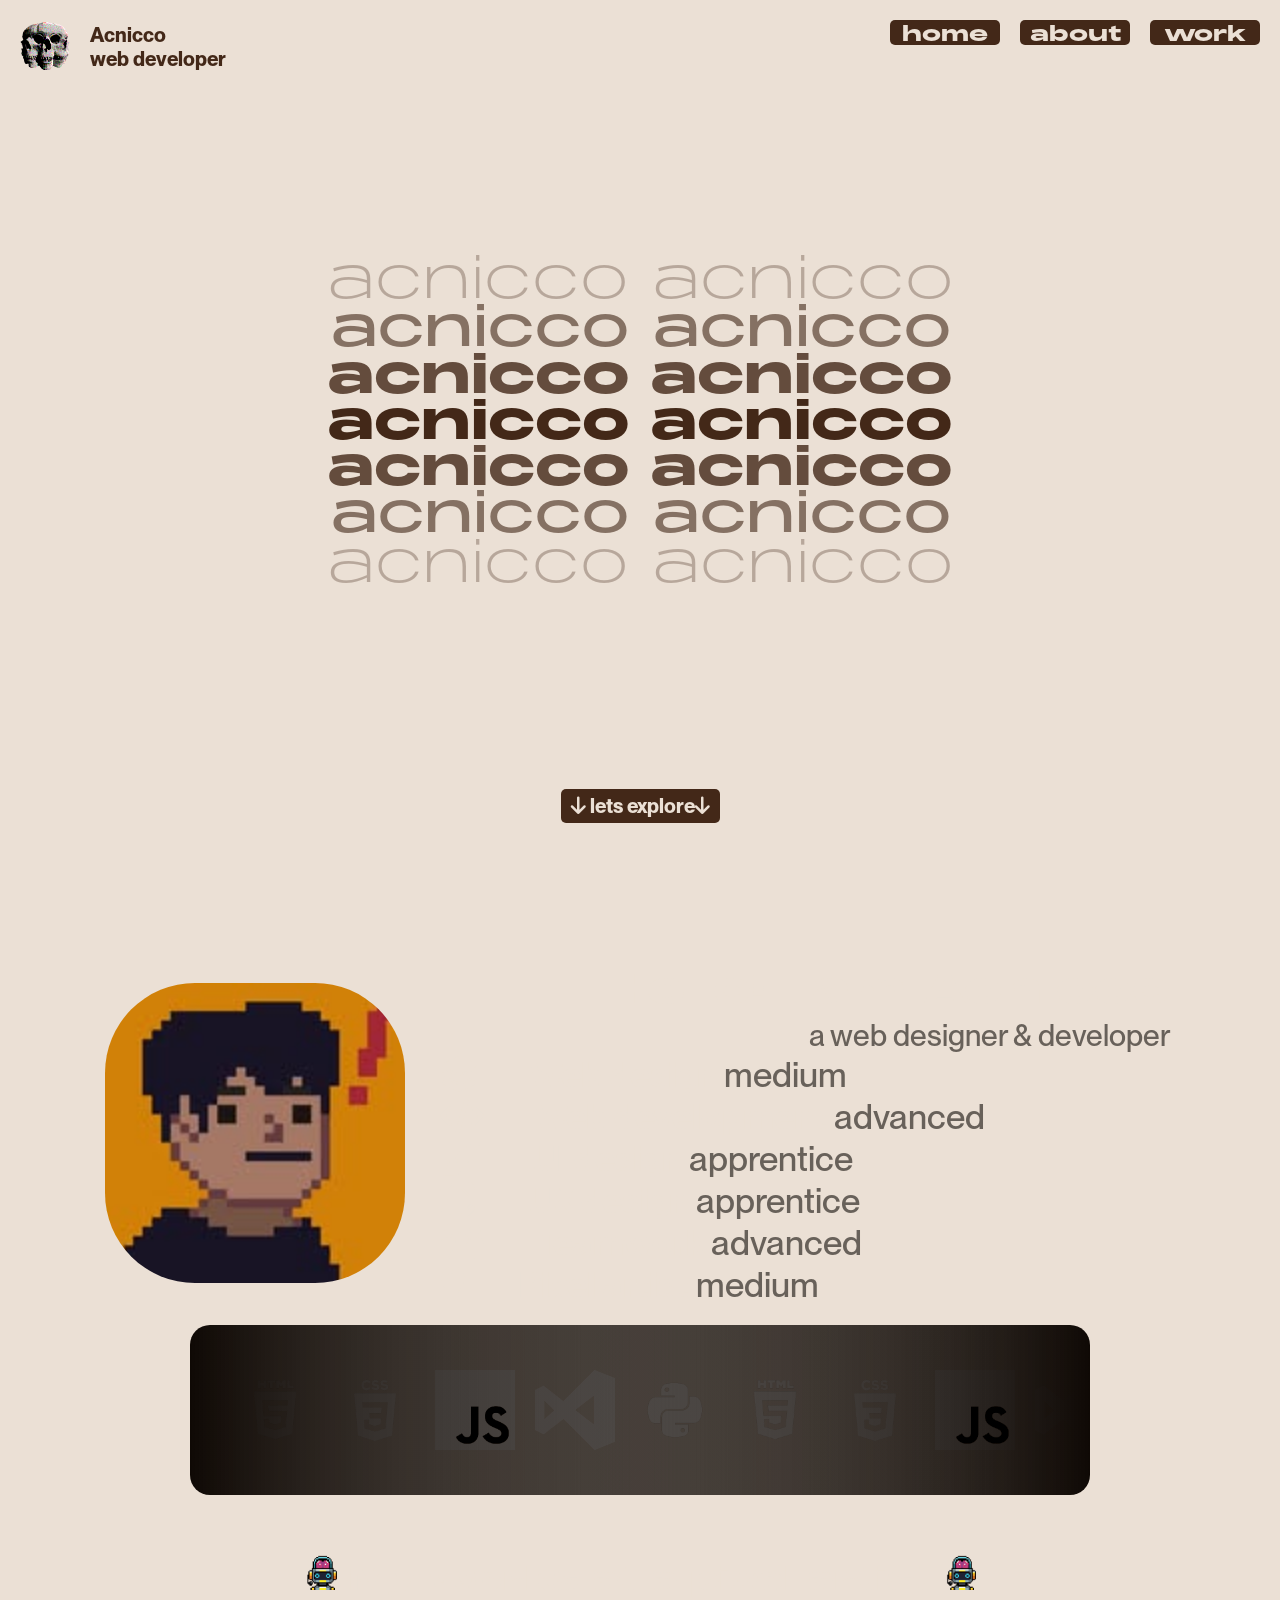
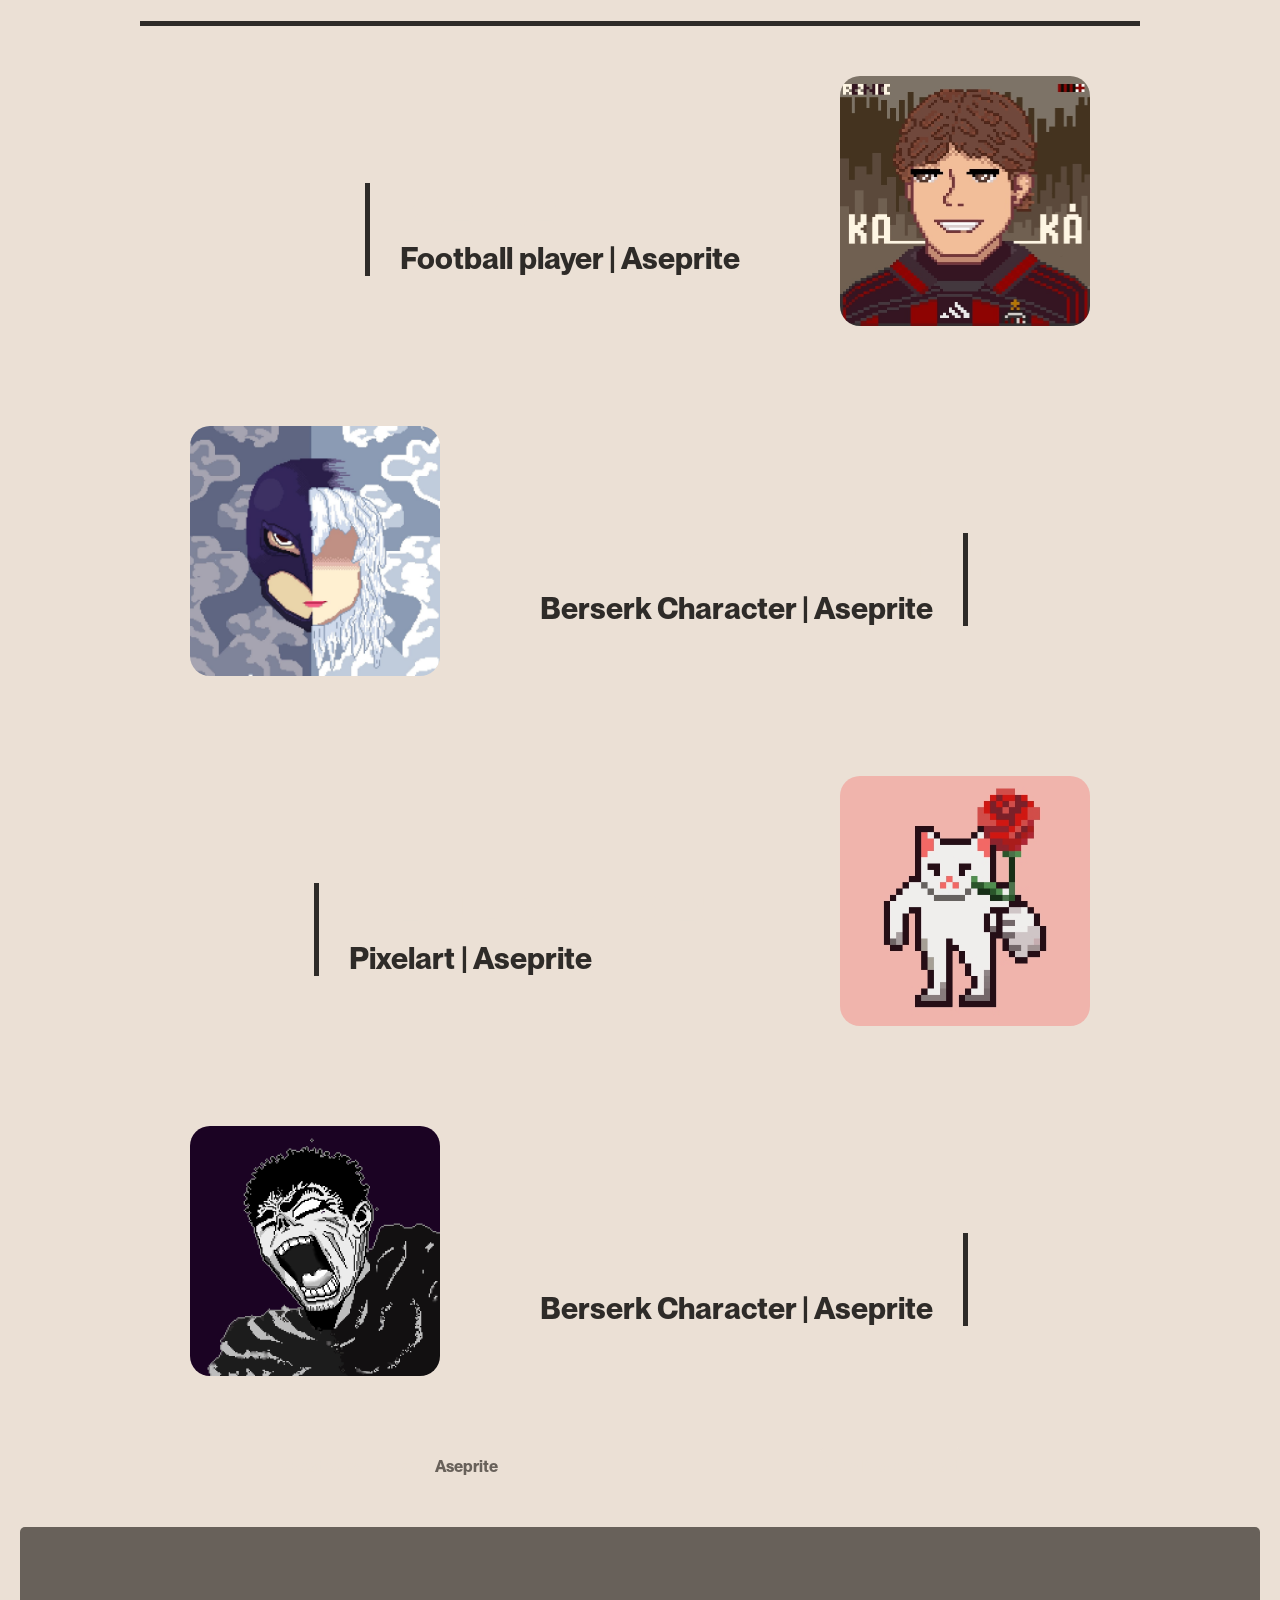
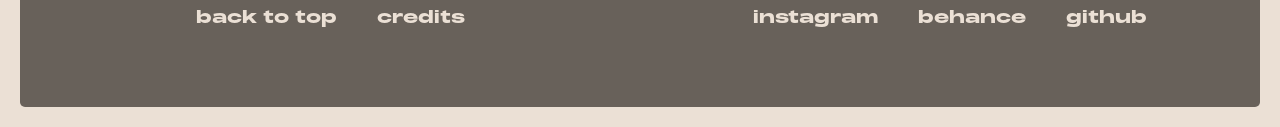
==== index.html @ fa68441c "se agrega el proyecto" ====
<!DOCTYPE html>
<html lang="en">
<head>
    <meta charset="UTF-8">
    <meta name="viewport" content="width=device-width, initial-scale=1.0">
    <link rel="icon"" href="plugins/targets/icons/icon.ico">
    <meta name="description" content="Hello! this is my portafolio. Lets explore about me, my work, my projects and other things. If you are interested in the creation of web pages, iam the solution! lets connect.">

    <link rel="stylesheet" href="css/Aconfiguration.css">
    <link rel="stylesheet" href="css/BpanelStyles.css">
    <link rel="stylesheet" href="css/xFooter.css">
    
    <link rel="stylesheet" href="https://cdnjs.cloudflare.com/ajax/libs/font-awesome/6.5.0/css/all.min.css">


    <title>acnicco</title>
</head>
<body>
    <header>
        <nav class="nav">
            <div class="nav-links">
                <div>
                    <div class="marquee">
                        <a href="#main">
                            <span>home</span>
                            <span>home</span>
                        </a>
                    </div>
                    <div class="marquee">
                        <a href="#ar1">
                            <span>about</span>
                            <span>about</span>
                        </a>
                    </div>
                    <div class="marquee">
                        <a href="#ar2">
                            <span>work</span>
                            <span>work</span>
                        </a>
                    </div>
                </div>
            </div>
        </nav>

    </header>

    <section class="parallax">

        <div class="parallax-overlay"></div>
        <main class="main" id="main">
            <div class="main-c">
                <div class="main-img">
                    <img src="../plugins/extraImg/main.gif" alt="main-img">
                </div>
                <div class="main-c-t">
                    <span> Acnicco <br> web developer</span>
                </div>
            </div>
            <div class="main-text">
                <div class="title">
                    <span class="t-d thin">acnicco acnicco</span>
                    <span class="t-d snk">acnicco acnicco</span>
                    <span class="t-d">acnicco acnicco</span>
                    <span class="t-d principal">acnicco acnicco</span>
                    <span class="t-d">acnicco acnicco</span>
                    <span class="t-d snk">acnicco acnicco</span>
                    <span class="t-d thin">acnicco acnicco</span>
                </div>
            </div>
            <div class="main-ext">
                <div>
                    <span class="main-extra"> <span class="fas fa-arrow-down"></span> <a href="#ar1">lets explore</a><span class="fas fa-arrow-down"></span></span>
                </div>
            </div>
        </main>

        <article class="ar1" id="ar1">
            <div class="ar1-content">
                <div class="ov-1"></div>
                <div class="ov-2"></div>
                <div class="ar1-pp">
                    <div class="ar1-img">
                        <img src="plugins/extraImg/targeta 1.jpg" alt="bm-img">
                    </div>

                    <div class="bm-text">
                        <div class="bm-text-title">
                            <span class="title-pp">Hello! I am Acnicco</span>
                            <span class="subt-pp ms-hl-text">a web designer & developer</span>
                        </div>

                        <div class="bm-skills">
                            <ul>
                                    <li> <span class="fas fa-layer-group"></span> — Web design <span class="ms-hl-text">medium</span></li>
                                    <li> <span class="fas fa-code"></span> — Web development <span class="ms-hl-text">advanced</span></li>
                                    <li> <span class="fas fa-paint-brush"></span> — UI design <span class="ms-hl-text">apprentice</span></li>
                                    <li> <span class="fas fa-pencil-ruler"></span> — UX design <span class="ms-hl-text">apprentice</span></li>
                                    <li> <span class="fas fa-users"></span> — Teamwork <span class="ms-hl-text">advanced</span></li>
                                    <li> <span class="fas fa-lightbulb"> </span>  — Pixel artist <span class="ms-hl-text">medium</span></li>
                            </ul>
                        </div>
                    
                    </div>
                </div>
    
                
                
                <div class="icons-c">
                    <div class="bm-icons">
                        <div class="elpepe">
                            <div class="bm-icons-img">
                                <img src="plugins/targets/icons/html.png" alt="programming-languages">
                                <img src="plugins/targets/icons/css.png" alt="programming-languages">
                                <img src="plugins/targets/icons/jscript.png" alt="programming-languages">
                                <img src="plugins/targets/icons/vsc.png" alt="programming-languages">
                                <img src="plugins/targets/icons/python.png" alt="programming-languages">
                                <img src="plugins/targets/icons/html.png" alt="programming-languages">
                                <img src="plugins/targets/icons/css.png" alt="programming-languages">
                                <img src="plugins/targets/icons/jscript.png" alt="programming-languages">
                                <img src="plugins/targets/icons/vsc.png" alt="programming-languages">
                                <img src="plugins/targets/icons/python.png" alt="programming-languages">
                                <img src="plugins/targets/icons/html.png" alt="programming-languages">
                                <img src="plugins/targets/icons/css.png" alt="programming-languages">
                                <img src="plugins/targets/icons/jscript.png" alt="programming-languages">
                                <img src="plugins/targets/icons/vsc.png" alt="programming-languages">
                                <img src="plugins/targets/icons/python.png" alt="programming-languages">
                                
                            </div>

                        </div>
                    </div>
                </div>

            </div>
        </article>

    <article class="ar2" id="ar2">
        <div class="ar2-c">

            <div class="ar2-title">
                <span>
                    <img src="plugins/extraImg/pixelbot.gif" alt="">
                    My works at a pixel artist
                    <img src="plugins/extraImg/pixelbot.gif" alt="">
                </span>
            </div>

            <div class="ar2-item pxl1">
                <div class="ar2-item-text">
                    <span class="ar2-item-title pxlt1">KAKA</span>
                    <span class="pxlt1"> Football player | Aseprite </span>
                </div>
                <img src="plugins/targets/works/kaka.jpeg" alt="pixelart 1">
            </div>

            <div class="ar2-item pxl2">
                <img src="plugins/targets/works/griffith.jpg" alt="pixelart 2">
                <div class="ar2-item-text">
                    <span class="ar2-item-title pxlt2">GRIFFITH</span>
                    <span class="pxlt2"> Berserk Character | Aseprite </span>
                </div>
                
            </div>

            <div class="ar2-item pxl3">
                <div class="ar2-item-text">
                    <span class="ar2-item-title pxlt3">RANDOM CAT</span>
                    <span class="pxlt3"> Pixelart | Aseprite </span>

                </div>
                <img src="plugins/targets/works/fecynxn.jpeg" alt="pixelart3">
            </div>

            <div class="ar2-item pxl4">
                <img src="plugins/targets/works/berserkk.jpeg" alt="pixelart4">
                <div class="ar2-item-text">
                    <span class="ar2-item-title pxlt4">GUTS</span>
                    <span class="pxlt4"> Berserk Character | Aseprite </span>
                </div>
            </div>

            <div class="ext-c">
                <div class="ext-title">
                    <span>Created by me using <a href="https://www.aseprite.org/" target="_blank">Aseprite</a></span>
                </div>
                <div class="ext-more">
                    <div>
                        <a href="https://www.aseprite.org/">
                            <span>View More pixelart</span>
                        </a>
                    </div>
                </div>
            </div>

        </div>
    </article>

        











        <footer class="last-ar">
            <div class="footer">
                <div class="title-footer">
                    <span class="tf-back"> <a href="#main"> back to top </a> </span>
                    <span class="tf-c"> <a href="html/credits.html">credits</a></span>
                </div>
                <div class="footer-network">
                    <div> <a href="https://www.instagram.com/acnicco" target="_blank">instagram</a></div>
                    <div> <a href="https://www.behance.net/acniccom" target="_blank">behance</a></div>
                    <div> <a href="https://github.com/Acnicco" target="_blank">github</a></div>
                </div>
            </div>
        </footer>

        
    </section>








    <script src="javascript/bck.js"></script>

</body>
</html>
---- css/Aconfiguration.css ----
* {
    padding: 0;
    margin: 0;
    text-decoration: none;
    list-style: none;
    box-sizing: border-box;
}

/* ajustes generales de scroll y bofy */

html {
    scroll-behavior: smooth;
    scrollbar-color: var(--brownB) var(--brownB);
    scrollbar-width: thin;
}

body {
    font-weight: 100;
    overflow-x: hidden;
}

::-webkit-scrollbar {
    width: 10px;
}

::-webkit-scrollbar-track {
    background: var(--brownB);
}

::-webkit-scrollbar-thumb {
    background-color: var(--brownB);
}

::-webkit-scrollbar-thumb:hover {
    background-color: var(--brownB);
}


/*
🔧 Habilidades técnicas (Tech Skills)
fa-code → <i class="fas fa-code"></i> — Genérico para programación
fa-terminal → <i class="fas fa-terminal"></i> — Ideal para desarrollo backend o bash
fa-laptop-code → <i class="fas fa-laptop-code"></i> — Frontend o full stack
fa-database → <i class="fas fa-database"></i> — Bases de datos
fa-network-wired → <i class="fas fa-network-wired"></i> — Redes o backend
fa-cloud → <i class="fas fa-cloud"></i> — Cloud computing / DevOps
fa-cogs → <i class="fas fa-cogs"></i> — Ingeniería de software en general


🎨 Habilidades creativas / UI/UX
fa-paint-brush → <i class="fas fa-paint-brush"></i> — Diseño UI
fa-pencil-ruler → <i class="fas fa-pencil-ruler"></i> — UX o diseño general
fa-layer-group → <i class="fas fa-layer-group"></i> — Maquetación y estructuras
fa-bezier-curve → <i class="fas fa-bezier-curve"></i> — Diseño vectorial o animaciones


🌐 Idiomas / Soft skills / Generales
fa-language → <i class="fas fa-language"></i> — Idiomas
fa-users → <i class="fas fa-users"></i> — Trabajo en equipo
fa-lightbulb → <i class="fas fa-lightbulb"></i> — Creatividad / ideas
fa-comments → <i class="fas fa-comments"></i> — Comunicación
fa-check-circle → <i class="fas fa-check-circle"></i> — Aptitudes comprobadas


✅ Íconos de uso frecuente en secciones de listas
fa-circle o fa-dot-circle — Para marcadores elegantes
fa-arrow-right o fa-angle-right — Flechas para listas limpias
fa-star — Nivel de dominio o rating (ej: 4/5 estrellas)
fa-certificate — Certificaciones
*/

/* ARCHIVOS DE LAS FUENTES DE LETRAS */
@font-face {
    font-family: "neue";
    src: url(../plugins/fonts/neueM/PPNeueMontreal-Bold.otf);
}

@font-face {
    font-family: "neue-book";
    src: url(../plugins/fonts/neueM/PPNeueMontreal-Book.otf);
}

@font-face {
    font-family:"neue-medium" ;
    src: url(../plugins/fonts/neueM/PPNeueMontreal-Medium.otf);
}

@font-face {
    font-family: "neue-thin";
    src: url(../plugins/fonts/neueM/PPNeueMontreal-Thin.otf);
}

@font-face {
    font-family: "monument" ;
    src: url(../plugins/fonts/monument/PPMonumentExtended-Black.otf);
}

@font-face {
    font-family: "monument-light";
    src: url(../plugins/fonts/monument/PPMonumentExtended-Light.otf);
}

@font-face {
    font-family: "monument-regular";
    src: url(../plugins/fonts/monument/PPMonumentExtended-Regular.otf);
}

/* VARIABLES DE LA PALETA DE COLORES */ 
:root {
    --green: #21281a;
    --cream: #ebe0d5;
    --grey: #68615a;
    --greyF: #2e2b28;
    --brown: #432818;
    --brownN: #4328185b;
    --brownB:#0f0905;
    --blue: #08111a;
}


/* FONDO OSCURO QUE SE MUEVE CON EL SCROLL*/
.parallax {
    position: relative;
    background: var(--cream);   
}

.parallax-overlay {
    position: absolute;
    top: 0;
    left: 0;
    right: 0;
    bottom: 0;
    background-color: var(--brownB);
    opacity: 0;
    transition: opacity 0.2s ease-out;
    pointer-events: none;
    z-index: 1;
}

.parallax > .main,
  .parallax > *:not(.parallax-overlay) {
    position: relative;
    z-index: 2;
}

/* NAVEGADOR CON ANIMACION MARQUEE CYBER*/ 
.nav {
    height: 80px;
    display: flex;
    position: fixed;
    top: 0;
    left: 0;
    right: 0;
    justify-content: flex-end;
    z-index: 9999;
}

.nav-links div {
    display: flex;
    background: transparent;
}

.nav-links div a {
    display: flex;
    align-items: center;
}

.nav-links div a span {
    display: inline-block;
    border-radius: 20px;
    text-align: center;
    font-size: 20px;
    color: var(--cream);
    font-family: "monument";
}

.marquee {
    height: 25px;
    width: 110px;
    margin: 20px 20px 20px 0px; 
    border-radius: 5px;
    overflow: hidden;
    position: relative;
    white-space: nowrap;

}

.marquee a {
    background-color: var(--brown);
    display: inline-block;
    width: 200%;
    position: absolute;
    left: 0;

}

.marquee a:hover {
    animation: marquee-nav 1s linear infinite;
}

.marquee span {
    width: 50%;
    display: inline-block;
}

@keyframes marquee-nav {
    0% { left: 0; }
    100% { left: -102%; }
}
/* ========== MEDIA QUERIES ========== */

/* Celulares pequeños (hasta 480px) */
@media (max-width: 480px) {
    .nav {
        height: 60px;
        justify-content: end;
    }

    .nav-links div a span {
        font-size: 10px;
        padding: 4px 8px;
    }

    .marquee {
        width: 75px;
        height: 20px;
        margin: 5px;
    }
}

/* Celulares grandes (481px a 767px) */
@media (min-width: 481px) and (max-width: 767px) {
    .nav {
        height: 65px;
    }

    .nav-links div a span {
        font-size: 16px;
        padding: 5px 10px;
    }

    .marquee {
        width: 100px;
        height: 22px;
        margin: 12px;
    }
}

/* Tablets (768px a 1024px) */
@media (min-width: 768px) and (max-width: 1024px) {
    .nav {
        height: 70px;
    }

    .nav-links div a span {
        font-size: 18px;
        padding: 6px 12px;
    }

    .marquee {
        width: 105px;
        height: 23px;
        margin: 15px 15px 15px 0px;
    }
}
---- css/BpanelStyles.css ----
/* ESTILOS DEL PANEL PRINCIPAL */ 
.main {
    display: flex;
    flex-direction: column;
    height: 100vh;
    padding: 20px 20px 0px 20px;
    font-family: "neue";
    color: var(--brown);
}

.main-c {
    display: flex;
}

.main-c-t {
    display: flex;
    flex-direction: column;
    justify-content: center;
    font-size: 20px;
    padding-left: 20px;
}

.main-img img {
    height: 50px;
    width: 50px;
    border-radius: 20px;
}

.main-text {
    height: 80vh;
    display: flex;
    justify-content: center;
    align-items: center;
    overflow: hidden;
    position: relative;
    z-index: 100;
}

.title {
    display: flex;
    flex-direction: column;
    justify-content: center;
    align-items: center;
    font-size: 50px;
    font-family: "monument";
}

.t-d {
    margin-top: -25px;
}

.t-d:first-child,
.t-d:last-child {
    opacity: 0.3;
}

.t-d:nth-child(2),
.t-d:nth-child(6) {
    opacity: 0.6;
}

.t-d:nth-child(3),
.t-d:nth-child(5) {
    opacity: 0.8;
}

.snk {
    font-family: "monument-regular";
    font-size: 52px;
}

.thin {
    font-family: "monument-light";
    font-size: 54px;
}

.main-ext {
    display: flex;
    justify-content: center;
    align-items: center;
}

.main-extra {
    font-size: 20px;
    padding: 5px 10px;
    background-color: var(--brown);
    border-radius: 5px;
    color: var(--cream);
    transition: all .6s ;
}

.main-extra a {
    color: var(--cream);
}

.main-extra:hover {
    letter-spacing: 4px;
}



/* ESTILOS DEL SEGUNDO PANEL DE LA PAGINA */ 

.ar1 {
    display: flex;
    max-width: 1100px;
    height: auto;
    margin: auto;
    overflow-x: hidden;
    padding-top: 40px;
}

.ar1-content {
    width: 100%;
}

.ar1-pp {
    display: grid;
    grid-template-columns: 30% 1fr;
    font-size: 30px;
    font-family: "neue";
    color: var(--cream);
}

.ar1-img {
    display: flex;
    justify-content: center;
    align-items: center;
}

.ar1-img img {
    height: 300px;
    width: 300px ;
    border-radius: 30%;
}

.bm-text {
    padding: 20px;
}
.bm-text,.bm-text-title {
    display: flex;
    flex-direction: column;
}

.title-pp {
    font-size: 40px;
    font-family: "monument";
}
.title-pp, .subt-pp  {
    text-align: end;
}


.bm-skills {
    font-size:35px;
}

.ms-hl-text,.bm-skills i {
    color: var(--grey);
    font-family: "neue-medium";
}

.icons-c {
    display: flex;
    max-width: 900px;
    margin: auto;
    overflow-x: hidden;
    padding: 35px;
    background: linear-gradient(to right, var(--brownB), transparent), linear-gradient(to left, var(--brownB), transparent);
    border-radius: 20px;
}



.bm-icons-img {
    position: relative;
    display: flex;
    overflow-x: hidden;
    animation: images-carrusel 4.5s linear infinite;
    animation-play-state: running;
    mix-blend-mode: darken;
}


.bm-icons-img:hover {
    animation-play-state: paused;
}
.bm-icons-img img {
    margin: 10px;
    height: 80px;
    width: 80px;
}

@keyframes images-carrusel {
    0% { left: 0; }
    100% { left: -33.5%; }
} 

/* ESTILOS DEL TERCER PANEL DE LA PAGINA */ 


.ar2 {
    display: flex;
    flex-direction: column;
    height: auto;
    max-width: 1000px;
    margin: auto;
    padding-top: 40px;
    color: var(--cream);
}


.ar2-c {
    width: 100%;
}

.ar2-title {
    display: flex;
    justify-content: center;
    font-size: 30px;
    padding: 20px;
    font-family: "monument";
    border-bottom: 5px solid var(--greyF);
}

.ar2-title span img {
    height: 35px;
    width: auto;
}

.ar2-item {
    display: flex;
}

.ar2-item img {
    padding: 50px;
    height: 350px;
    width: 350px;
    border-radius: 70px;
}

.ar2-item-text {
    padding: 50px 50px 100px 50px;
    display: flex;
    flex-direction: column;
    font-size: 30px;
    font-family: "neue";
    justify-content: end;
    color: var(--greyF);
}

.ar2-item-title {
    font-family: "monument";
    font-size: 40px;
    color: var(--cream);
}

.pxl1, .pxl3{
    justify-content: end;
}

.pxlt1, .pxlt3 {
    border-left: 5px solid var(--greyF);
    padding-left: 30px;
}

.pxlt2, .pxlt4 {
    border-right: 5px solid var(--greyF);
    text-align: end;
    padding-right: 30px;
}

.pxlt2, .pxlt4 {
    justify-content: center;
}

.ext-c {
    display: grid;
    grid-template-columns: 1fr 1fr;
}

.ext-title, .ext-more {
    display: flex;
    justify-content: center;
    align-items: center;
    padding: 20px;
    font-family: "Neue";
}

.ext-title span a {
    color: var(--grey);
    border-bottom: 1px solid transparent;
    transition: all .6s;
}

.ext-title span a:hover {
    color: var(--greyF);
    border-bottom: 1.5px solid var(--greyF);
}

.ext-more div {
    border: 1px solid var(--cream);
    border-radius: 20px;
    padding: 10px;
    background-color: transparent;
    color: var(--cream);
    transition: all .6s;
}

.ext-more div a {
    color: var(--cream);
    transition: all .6s;
}

.ext-more div:hover {
    background-color: var(--cream);
    color: var(--brownB);
}

.ext-more div:hover a {
    color: var(--brownB);
}


/* ========== MEDIA QUERIES ========== */

/* Celulares pequeños (hasta 480px) */
@media (max-width: 480px) {
    .main {
        padding: 10px;
        font-size: 14px;
    }

    .main-c {
        flex-direction: row;
    }

    .main-c-t {
        font-size: 10px;
        padding-left: 0;
    }

    .main-img img {
        height: 35px;
        width: 35px;
    }

    .title {
        font-size: 45px;
        text-align: center;
    }

    .snk, .thin {
        display: none;
    }

    .main-extra {
        font-size: 14px;
    }

    /*ar 1*/
    .ar1 {
        flex-direction: column;
        padding-top: 20px;
    }

    .ar1-pp {
        grid-template-columns: 1fr;
        font-size: 18px;
    }

    .ar1-img img {
        height: 180px;
        width: 180px;
        border-radius: 20%;
    }

    .title-pp {
        font-size: 24px;
    }

    .bm-skills {
        font-size: 20px;
        padding-top: 20px;
    }

    .icons-c {
        padding: 20px;
    }

    .bm-icons-img img {
        height: 50px;
        width: 50px;
    }

    .ar2 {
        height: auto;
        padding-top: 20px;
    }

    /*ar 2*/
    .ar2-title {
        font-size: 13px;
        padding: 10px;
    }

    .ar2-title span img {
        height: 25px;
    }

    .ar2-item {
        flex-direction: row;
        align-items: center;
    }

    .ar2-item img {
        height: 150px;
        width: 150px;
        padding: 20px;
        border-radius: 40px;
    }

    .ar2-item-text {
        font-size: 10px;
        padding: 15px;
        text-align: center;
    }

    .ar2-item-title {
        font-size: 24px;
    }

    .ext-c {
        grid-template-columns: 1fr 1fr;
        padding: 10px;
        font-size: 10px;
    }


    .ext-more div {
        display: flex;
        justify-content: end;
    }
}

/* Celulares grandes (481px a 767px) */
@media (min-width: 481px) and (max-width: 767px) {
    .main-c {
        flex-direction: column;
    }

    .main-c-t {
        font-size: 18px;
        padding-left: 10px;
    }

    .main-img img {
        height: 45px;
        width: 45px;
    }

    .title {
        font-size: 36px;
    }

    .snk, .thin {
        font-size: 34px;
    }

    .main-extra {
        font-size: 16px;
    }

    .ar1-pp {
        grid-template-columns: 1fr;
        font-size: 20px;
    }

    .ar1-img img {
        height: 220px;
        width: 220px;
        border-radius: 25%;
    }

    .title-pp {
        font-size: 28px;
    }

    .bm-skills {
        font-size: 24px;
    }

    .bm-icons-img img {
        height: 60px;
        width: 60px;
    }

    .ar2-title {
        font-size: 26px;
    }

    .ar2-item {
        flex-direction: column;
    }

    .ar2-item img {
        height: 250px;
        width: 250px;
        padding: 30px;
    }

    .ar2-item-text {
        font-size: 22px;
        padding: 30px;
    }

    .ar2-item-title {
        font-size: 28px;
    }

    .ext-c {
        grid-template-columns: 1fr;
        font-size: 14px;
    }

}

/* Tablets (768px a 1024px) */
@media (min-width: 768px) and (max-width: 1024px) {
    .main-c {
        flex-direction: row;
    }

    .main-c-t {
        font-size: 18px;
    }

    .main-img img {
        height: 50px;
        width: 50px;
    }

    .title {
        font-size: 44px;
    }

    .snk, .thin {
        font-size: 46px;
    }

    .main-extra {
        font-size: 18px;
    }

    .ar1-pp {
        grid-template-columns: 40% 1fr;
        font-size: 26px;
    }

    .ar1-img img {
        height: 250px;
        width: 250px;
        border-radius: 25%;
    }

    .title-pp {
        font-size: 34px;
    }

    .bm-skills {
        font-size: 28px;
    }

    .bm-icons-img img {
        height: 70px;
        width: 70px;
    }

    .ar2-title {
        font-size: 28px;
    }

    .ar2-item img {
        height: 300px;
        width: 300px;
        padding: 40px;
    }

    .ar2-item-text {
        font-size: 26px;
        padding: 40px;
    }

    .ar2-item-title {
        font-size: 32px;
    }

    .ext-c {
        grid-template-columns: 1fr 1fr;
    }

}
---- css/xFooter.css ----
.last-ar {
    padding: 20px;
}
.footer {
    height: 20vh;
    max-width: 1300px;
    margin: auto;
    display: grid;
    grid-template-columns: 1fr 1fr;
    background: var(--grey);
    border-radius: 5px;
    transition: transform .6s ease-in-out;
}

.title-footer, .footer-network {
    display: flex;
    flex-direction: row;
    justify-content: center;
    align-items: center;
    font-family: "monument";
}

.title-footer span {
    padding: 20px;
}

.title-footer span a {
    color: var(--cream);
    transition: color .25s ease-in-out, letter-spacing .25s ease-in-out, border-bottom .6s ease-in-out;
}

.tf-c a{
    border-bottom: 1px solid transparent;
    transition: all .2s;
}

.tf-c a:hover {
    border-bottom: 1px solid var(--greyF);
}

.footer-network div {
    padding: 20px;
}

.footer-network div a {
    color: var(--cream);
    border-bottom: .75px solid transparent;
    transition: color .25s ease-in-out, letter-spacing .25s ease-in-out, border-bottom .6s ease-in-out;
}

.footer-network div a:hover, .tf-back a:hover  {
    color: var(--greyF);
    letter-spacing: .7px;
    border-bottom: 1px solid var(--greyF);
}


.tf-back a:active {
    color: var(--blue);
}

/* ========== MEDIA QUERIES ========== */

/* Celulares pequeños (hasta 480px) */
@media (max-width: 480px) {
    .last-ar {
        padding: 8px;
    }

    .footer {
        grid-template-columns: 1fr 1fr ;
        height: auto;
        padding: 20px 10px 20px 10px;
    }

    .title-footer, .footer-network {
        flex-direction: row;
        font-size: 7px;
        text-align: center;
    }

    .title-footer span,
    .footer-network div {
        padding: 5px;
    }
}

/* Celulares grandes (481px a 767px) */
@media (min-width: 481px) and (max-width: 767px) {
    .last-ar {
        padding: 15px;
    }

    .footer {
        grid-template-columns: 1fr 1fr;
        height: auto;
        padding: 20px;
    }

    .title-footer, .footer-network {
        flex-direction: row;
        font-size: 14px;
        text-align: center;
    }

    .title-footer span,
    .footer-network div {
        padding: 15px;
    }
}

/* Tablets (768px a 1024px) */
@media (min-width: 768px) and (max-width: 1024px) {
    .footer {
        grid-template-columns: 1fr 1fr;
        height: auto;
        padding: 30px 20px;
    }

    .title-footer, .footer-network {
        flex-direction: row;
        font-size: 15px;
    }

    .title-footer span,
    .footer-network div {
        padding: 15px;
    }
}
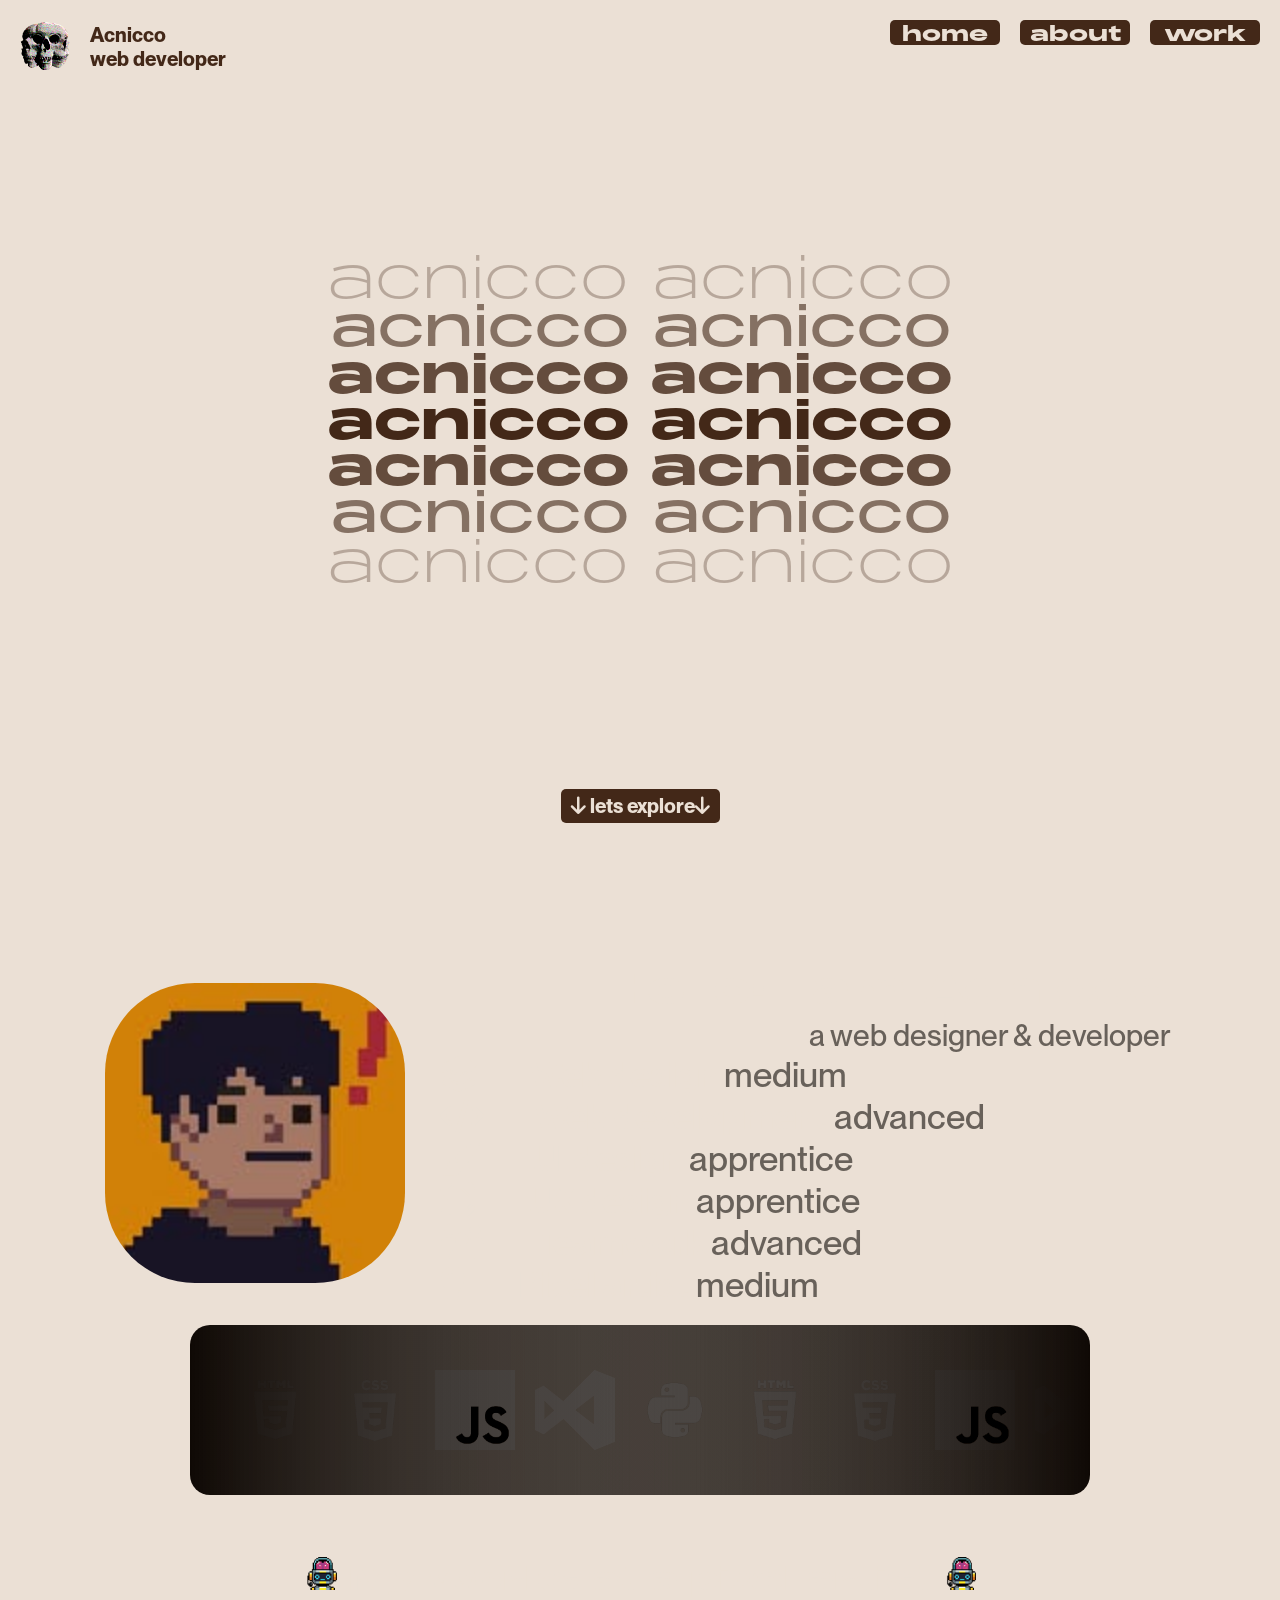
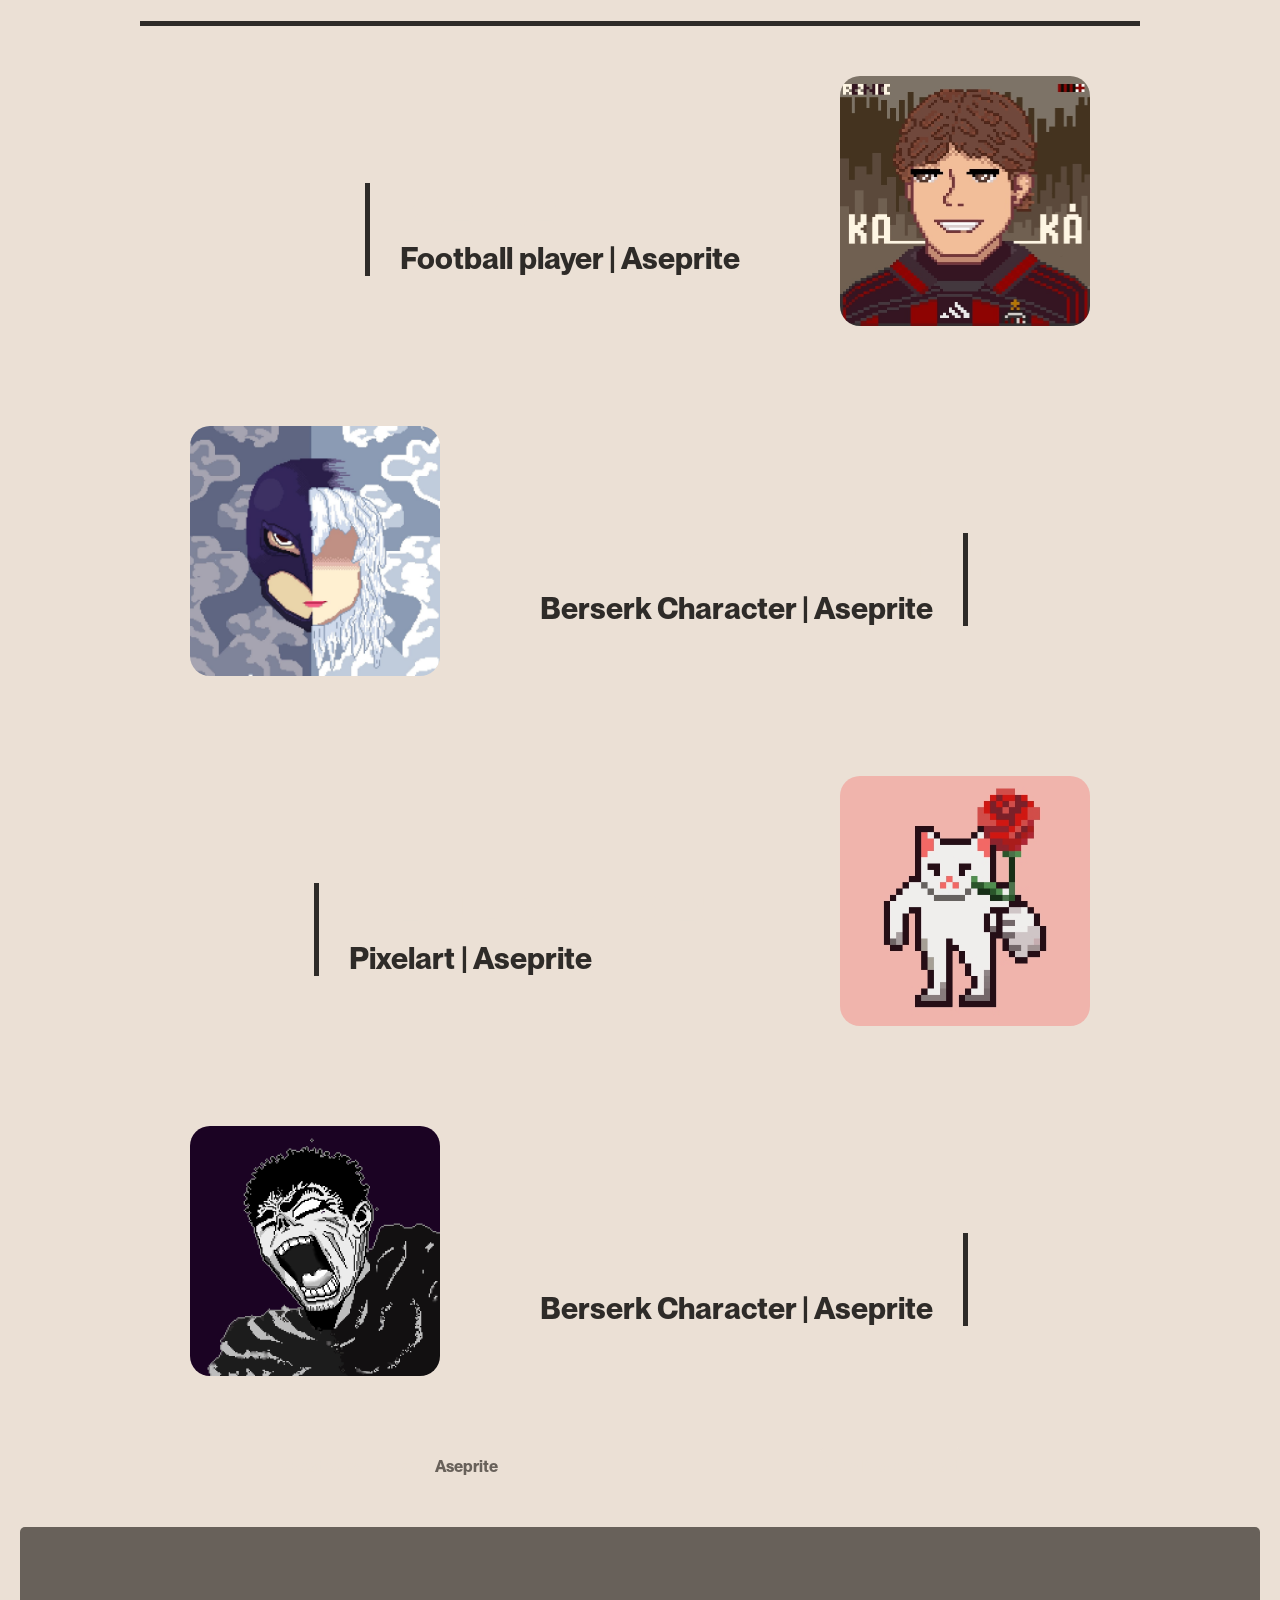
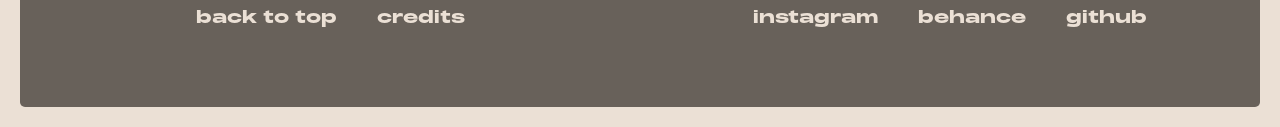
==== commit ddd200ce: "Update index.html" ====
--- a/index.html
+++ b/index.html
@@ -50,7 +50,7 @@
         <main class="main" id="main">
             <div class="main-c">
                 <div class="main-img">
-                    <img src="../plugins/extraImg/main.gif" alt="main-img">
+                    <img src="plugins/extraImg/main.gif" alt="main-img">
                 </div>
                 <div class="main-c-t">
                     <span> Acnicco <br> web developer</span>
@@ -234,4 +234,4 @@
     <script src="javascript/bck.js"></script>
 
 </body>
-</html>+</html>
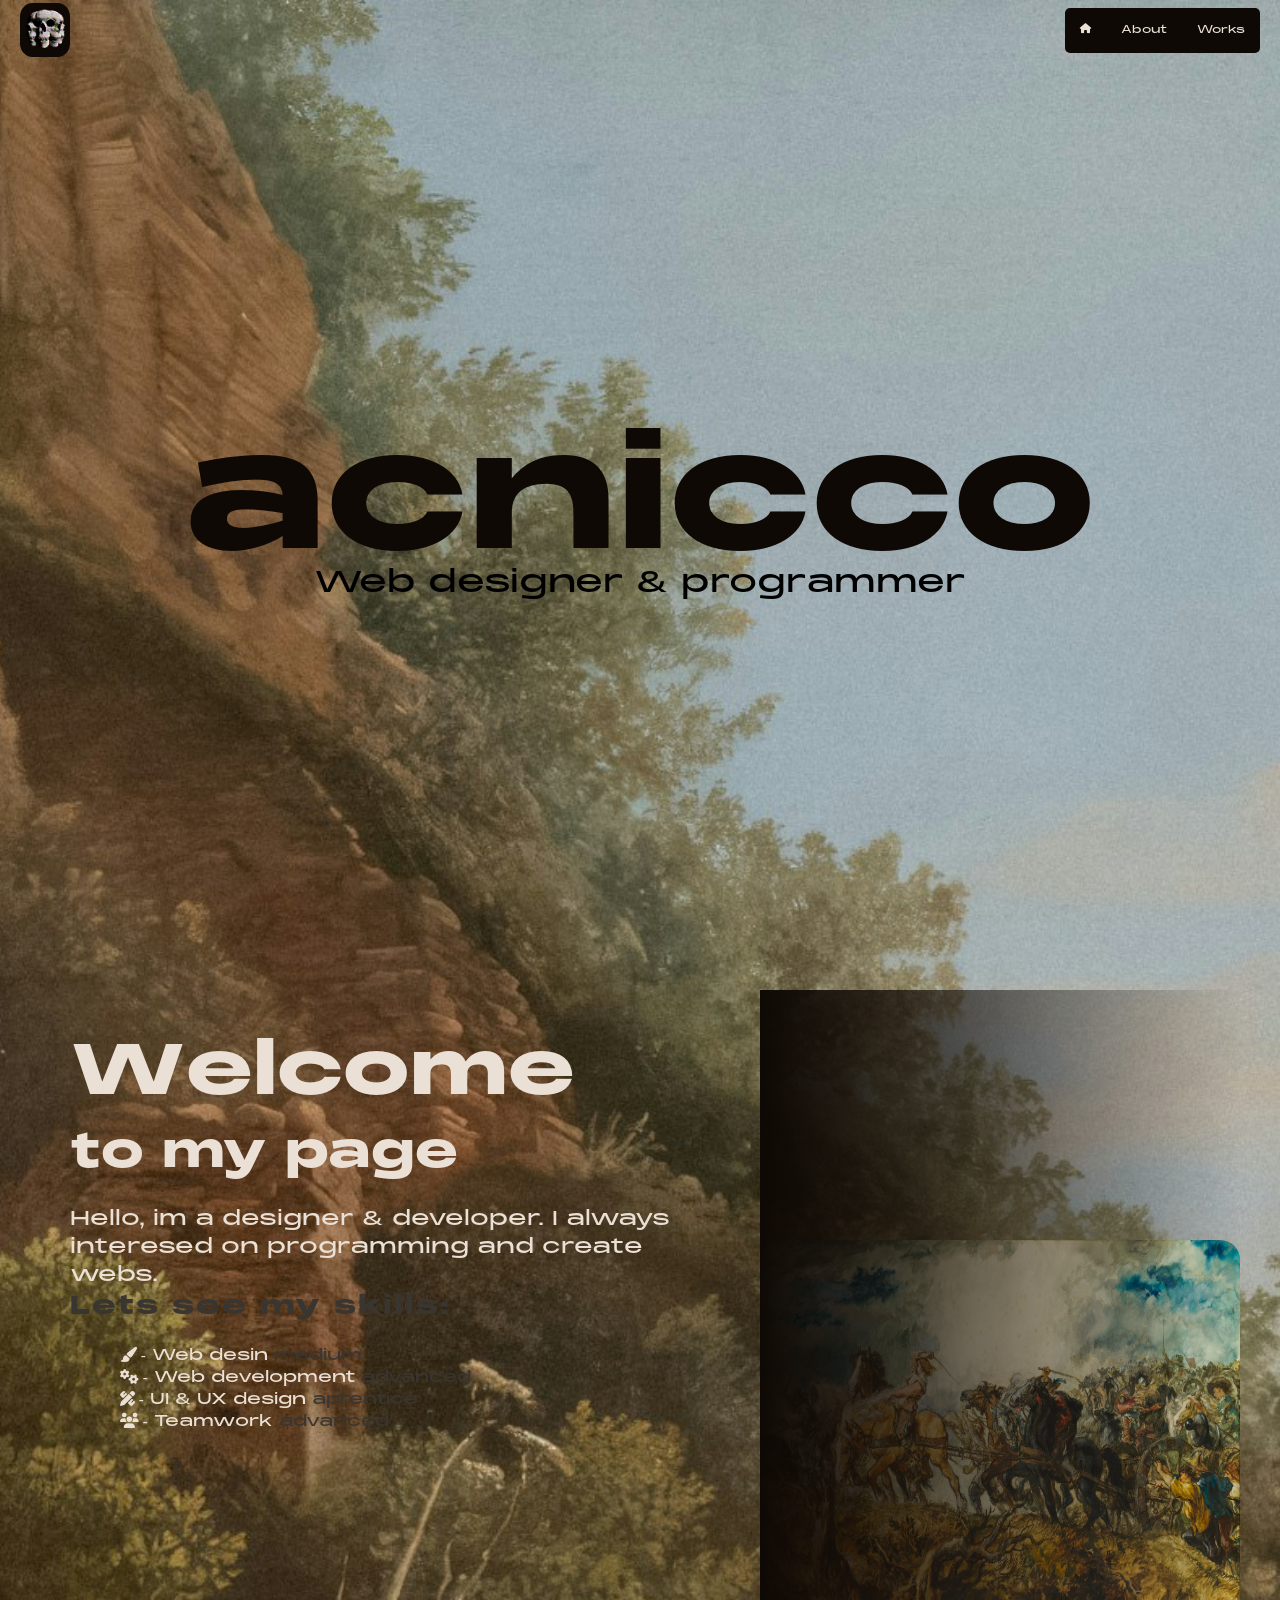
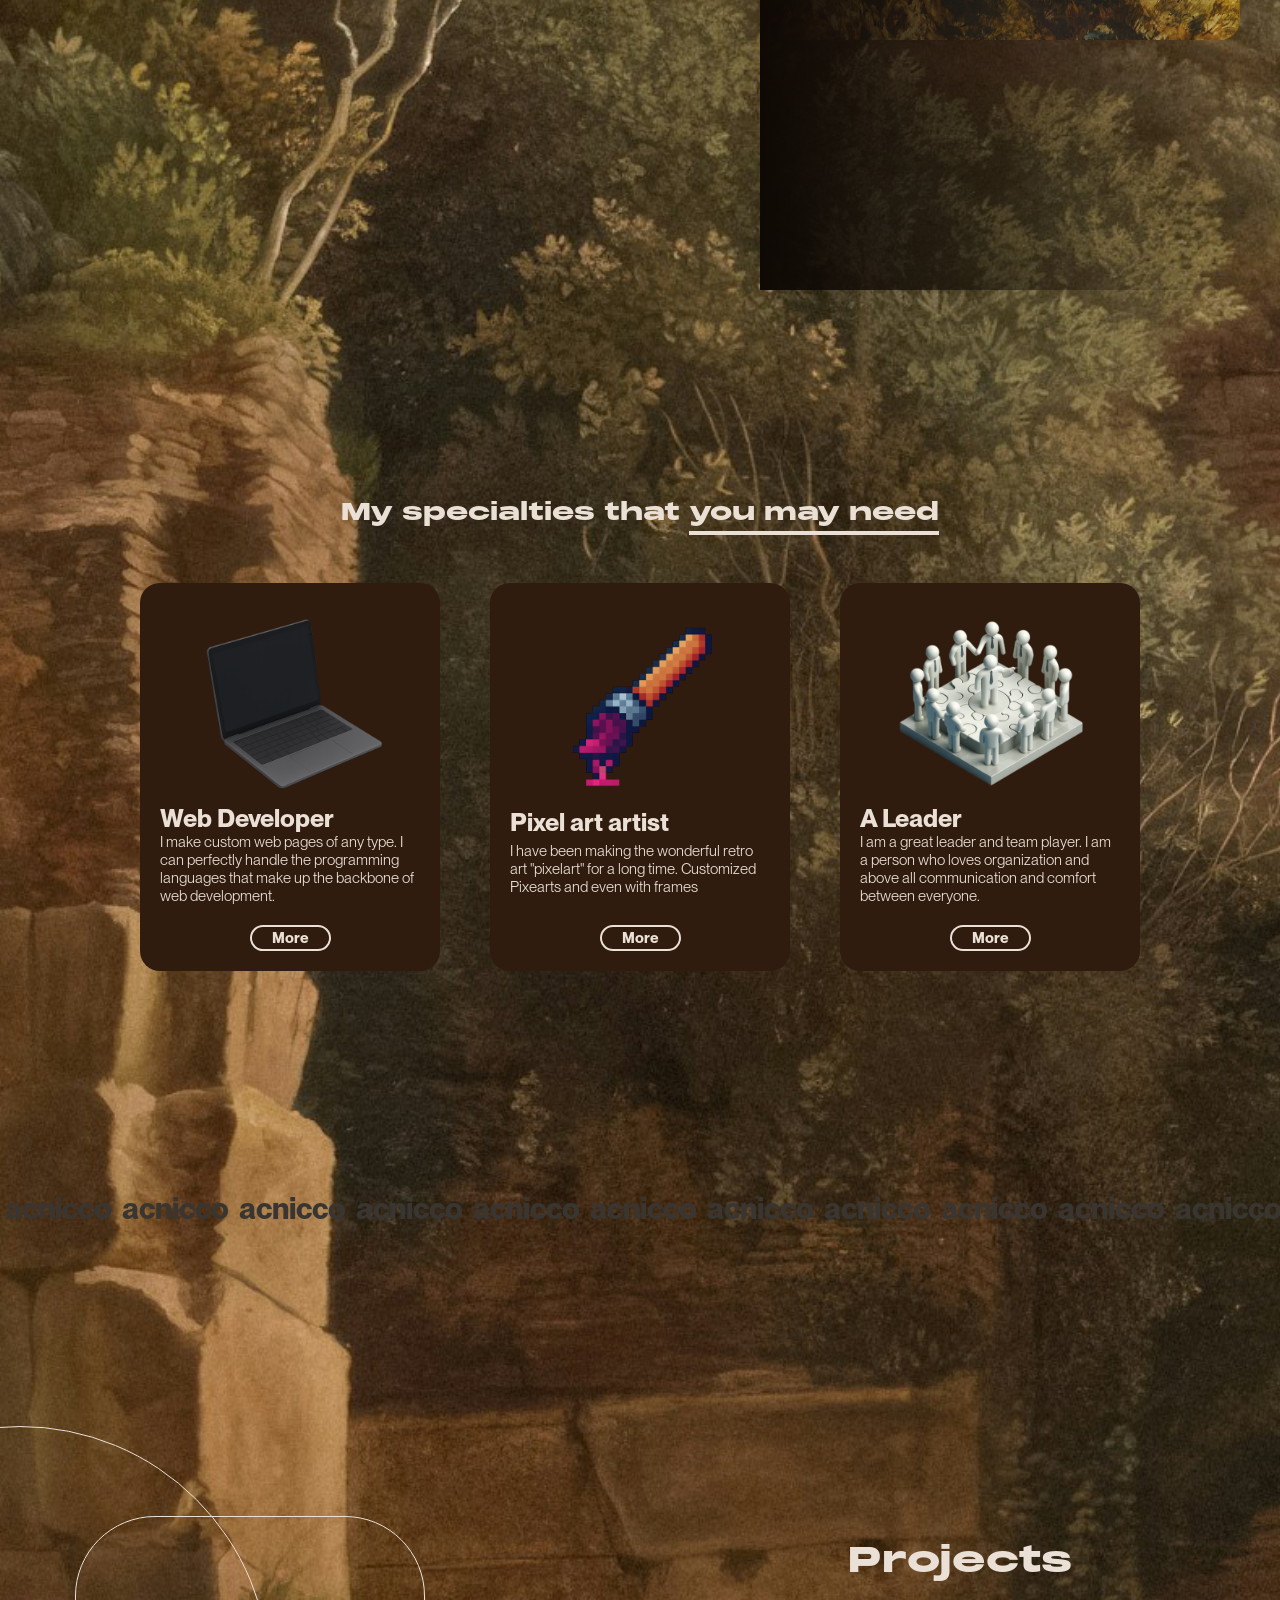
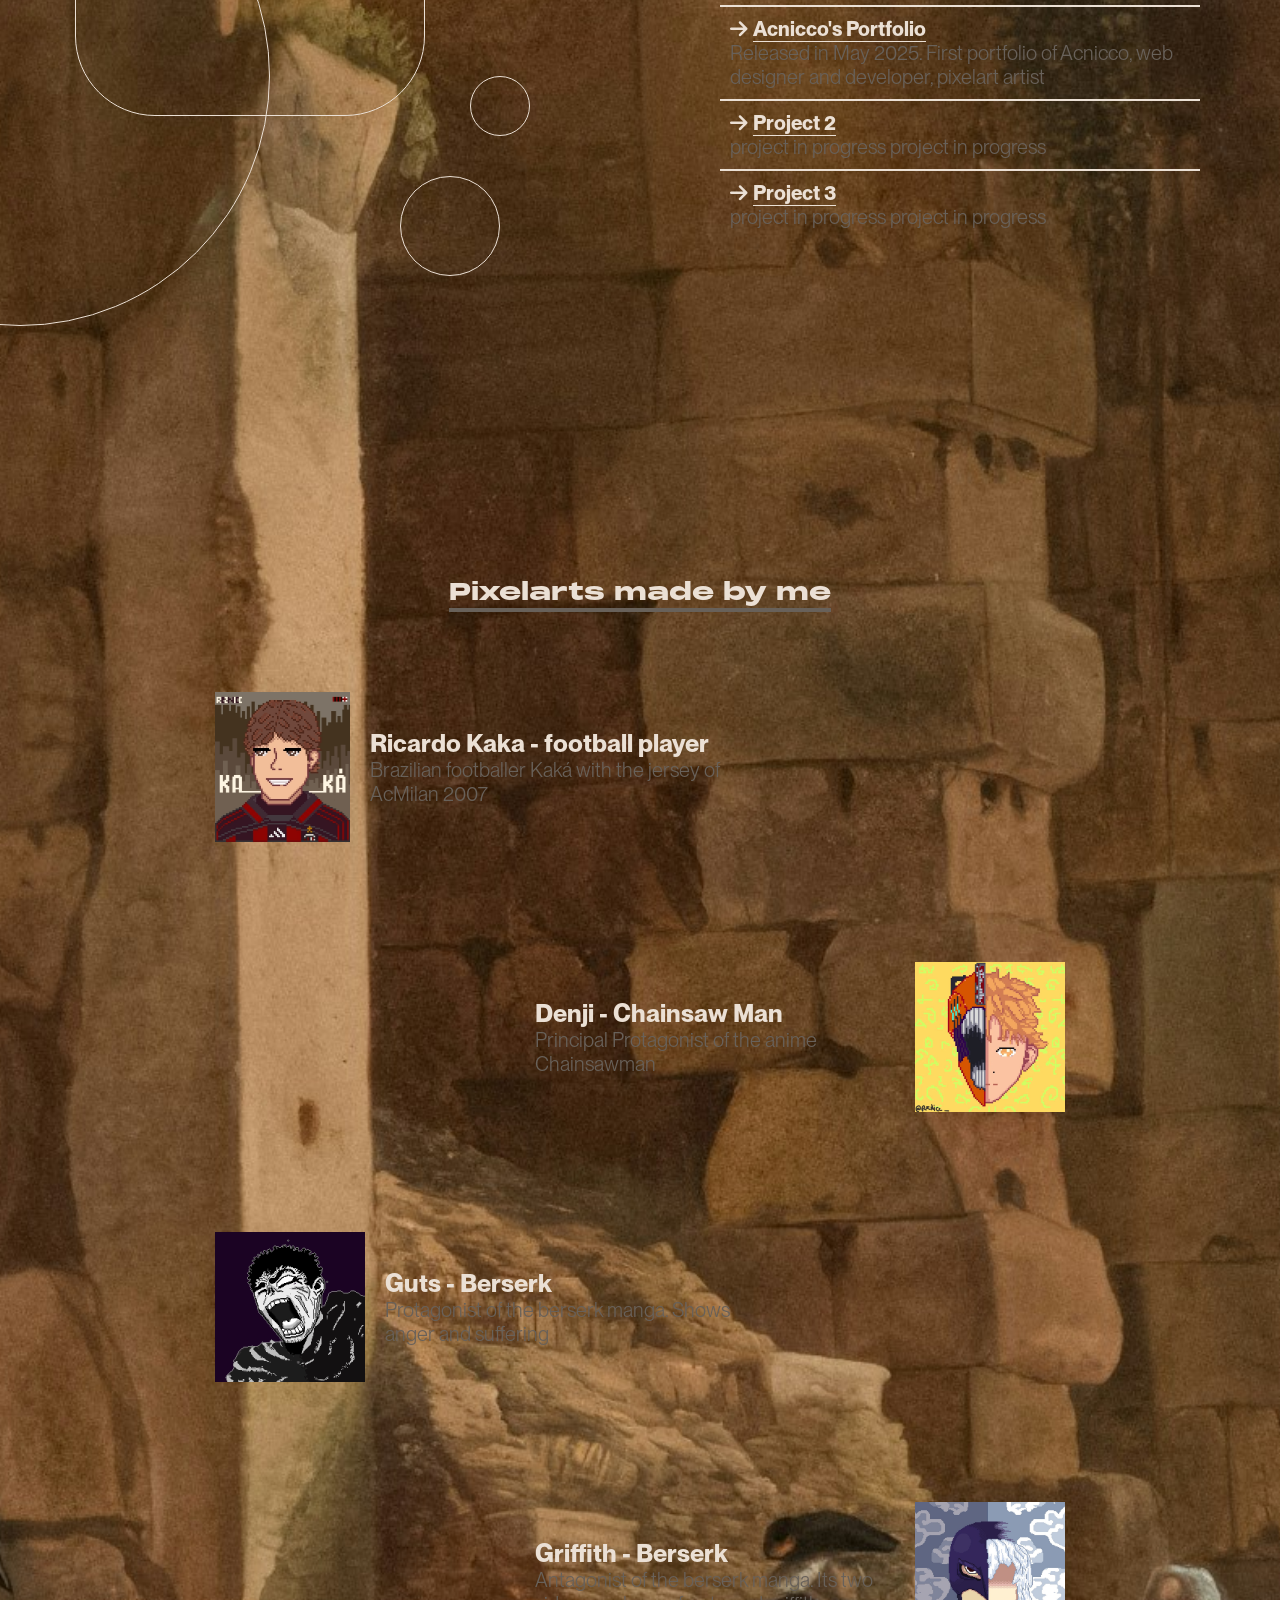
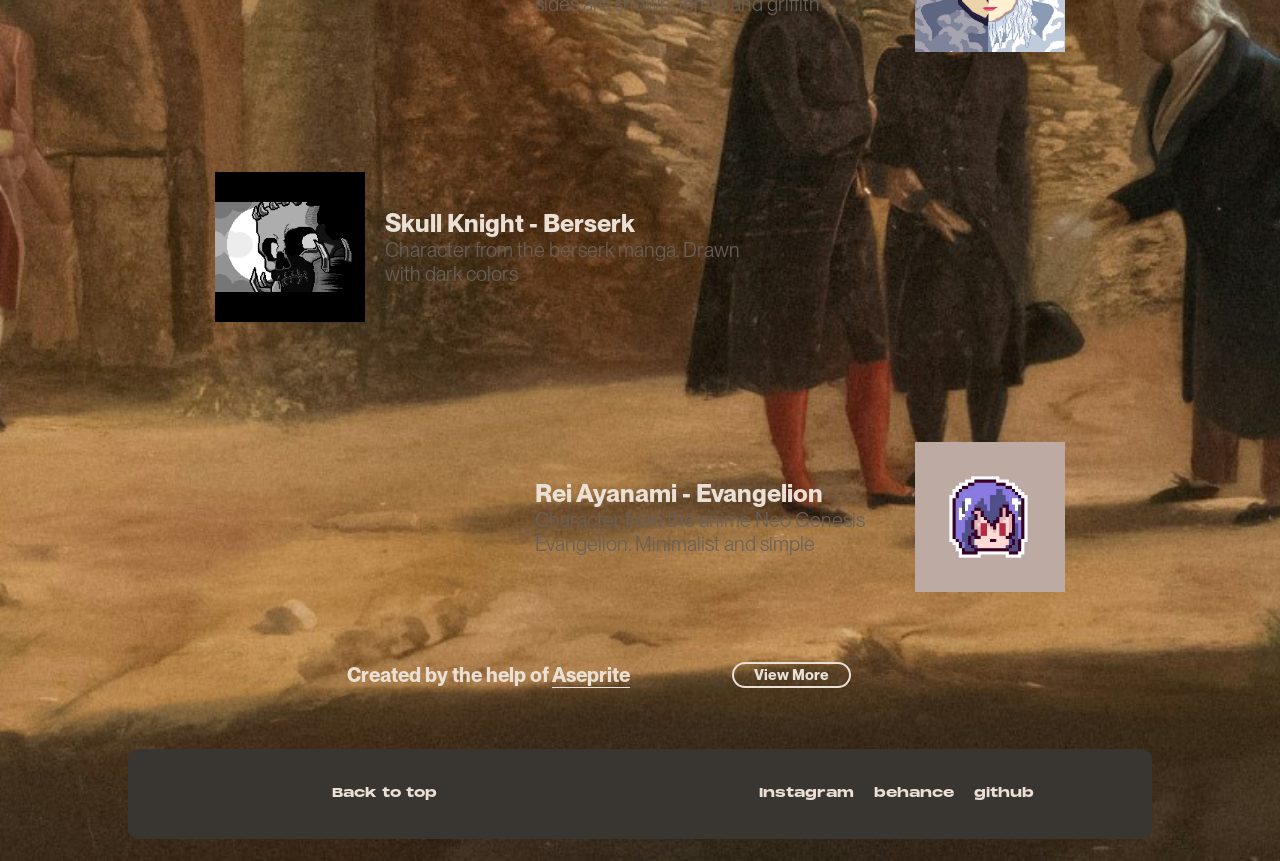
==== commit 3e03e6d0: "se agrega el proyecto" ====
--- a/index.html
+++ b/index.html
@@ -3,225 +3,317 @@
 <head>
     <meta charset="UTF-8">
     <meta name="viewport" content="width=device-width, initial-scale=1.0">
-    <link rel="icon"" href="plugins/targets/icons/icon.ico">
-    <meta name="description" content="Hello! this is my portafolio. Lets explore about me, my work, my projects and other things. If you are interested in the creation of web pages, iam the solution! lets connect.">
-
-    <link rel="stylesheet" href="css/Aconfiguration.css">
-    <link rel="stylesheet" href="css/BpanelStyles.css">
-    <link rel="stylesheet" href="css/xFooter.css">
-    
+
+    <link rel="stylesheet" href="css/aaGeneral.css">
+    <link rel="stylesheet" href="css/aNav.css">
+    <link rel="stylesheet" href="css/bPaneles.css">
+    <link rel="stylesheet" href="css/cNameAnim.css">
+    <link rel="stylesheet" href="css/zFooter.css">
+
+
+
     <link rel="stylesheet" href="https://cdnjs.cloudflare.com/ajax/libs/font-awesome/6.5.0/css/all.min.css">
 
 
-    <title>acnicco</title>
+    <title> Acnicco </title>
 </head>
 <body>
+
     <header>
-        <nav class="nav">
-            <div class="nav-links">
-                <div>
-                    <div class="marquee">
-                        <a href="#main">
-                            <span>home</span>
-                            <span>home</span>
-                        </a>
-                    </div>
-                    <div class="marquee">
-                        <a href="#ar1">
-                            <span>about</span>
-                            <span>about</span>
-                        </a>
-                    </div>
-                    <div class="marquee">
-                        <a href="#ar2">
-                            <span>work</span>
-                            <span>work</span>
-                        </a>
-                    </div>
-                </div>
-            </div>
-        </nav>
-
+            <nav>
+                <div class="nav-text">
+                    <div>
+                        <img src="plugins/img/icons/main.gif" alt="logo">
+                    </div>
+                </div>
+
+                <div class="nav-list">
+                    <ul class="nav-ul">
+                        <li><a class="a" href="#main"> <i class="fas fa-home"></i> </a></li>
+                        <li><a class="a" href="#first-article">About</a></li>
+                        <li><a class="a" href="#ar3">Works</a></li>
+                    </ul>
+                </div>
+
+
+            </nav>
     </header>
 
     <section class="parallax">
 
         <div class="parallax-overlay"></div>
+
         <main class="main" id="main">
-            <div class="main-c">
-                <div class="main-img">
-                    <img src="plugins/extraImg/main.gif" alt="main-img">
-                </div>
-                <div class="main-c-t">
-                    <span> Acnicco <br> web developer</span>
-                </div>
-            </div>
             <div class="main-text">
-                <div class="title">
-                    <span class="t-d thin">acnicco acnicco</span>
-                    <span class="t-d snk">acnicco acnicco</span>
-                    <span class="t-d">acnicco acnicco</span>
-                    <span class="t-d principal">acnicco acnicco</span>
-                    <span class="t-d">acnicco acnicco</span>
-                    <span class="t-d snk">acnicco acnicco</span>
-                    <span class="t-d thin">acnicco acnicco</span>
-                </div>
-            </div>
-            <div class="main-ext">
-                <div>
-                    <span class="main-extra"> <span class="fas fa-arrow-down"></span> <a href="#ar1">lets explore</a><span class="fas fa-arrow-down"></span></span>
-                </div>
+
+                <div class="mt-1">
+                    <div class="mt-1-hl">a</div>
+                    <div class="mt-1-hl">c</div>
+                    <div class="mt-1-hl">n</div>
+                    <div class="mt-1-hl">i</div>
+                    <div class="mt-1-hl">c</div>
+                    <div class="mt-1-hl">c</div>
+                    <div class="mt-1-hl">o</div>
+                </div>
+
+                <div class="mt-2">
+                    Web designer & programmer <br>
+                </div>
+
             </div>
         </main>
 
-        <article class="ar1" id="ar1">
-            <div class="ar1-content">
-                <div class="ov-1"></div>
-                <div class="ov-2"></div>
-                <div class="ar1-pp">
-                    <div class="ar1-img">
-                        <img src="plugins/extraImg/targeta 1.jpg" alt="bm-img">
-                    </div>
-
-                    <div class="bm-text">
-                        <div class="bm-text-title">
-                            <span class="title-pp">Hello! I am Acnicco</span>
-                            <span class="subt-pp ms-hl-text">a web designer & developer</span>
-                        </div>
-
-                        <div class="bm-skills">
-                            <ul>
-                                    <li> <span class="fas fa-layer-group"></span> — Web design <span class="ms-hl-text">medium</span></li>
-                                    <li> <span class="fas fa-code"></span> — Web development <span class="ms-hl-text">advanced</span></li>
-                                    <li> <span class="fas fa-paint-brush"></span> — UI design <span class="ms-hl-text">apprentice</span></li>
-                                    <li> <span class="fas fa-pencil-ruler"></span> — UX design <span class="ms-hl-text">apprentice</span></li>
-                                    <li> <span class="fas fa-users"></span> — Teamwork <span class="ms-hl-text">advanced</span></li>
-                                    <li> <span class="fas fa-lightbulb"> </span>  — Pixel artist <span class="ms-hl-text">medium</span></li>
-                            </ul>
-                        </div>
-                    
-                    </div>
-                </div>
+        <article class="first-article" id="first-article">
+            <div class="ar1-cont">
+                <div class="ar1-text-c">
+                    <div class="ar1-text=complete">
+                        <div class="title1">
+                            <div class="ar1-t-hl">W</div>
+                            <div class="ar1-t-hl">e</div>
+                            <div class="ar1-t-hl">l</div>
+                            <div class="ar1-t-hl">c</div>
+                            <div class="ar1-t-hl">o</div>
+                            <div class="ar1-t-hl">m</div>
+                            <div class="ar1-t-hl">e</div>
+                        </div>
+                        <div class="title2"> to my page</div>
+                    </div>
+                    <p class="ar1-p">
+                        Hello, im a designer & developer. I always interesed on programming and create webs. <br>
+                        <span class="ar1-p-hl"> Lets see my skills:</span>
+                        <ul>
+                            <li> <i class="fas fa-paint-brush"> -</i> Web desin <span class="skills-hl"> medium</span></li>
+                            <li> <i class="fas fa-cogs"> -</i> Web development <span class="skills-hl"> advanced</span></li>
+                            <li> <i class="fas fa-pencil-ruler"> -</i> UI & UX design <span class="skills-hl"> aprentice</span></li>
+                            <li> <i class="fas fa-users"> -</i> Teamwork <span class="skills-hl"> advanced</span></li>
+                        </ul>
+                    </p>
+                </div>
+                <div class="ar1-img">
+                    <img src="plugins/img/targets/mainImage/articleIMAGE.jpg" alt="">
+                </div>
+            </div>
+        </article>
+
+        <article class="ar2" id="ar2">
+
+            <div class="ar2-c">
+
+                <div class="ar2-text">
+                    <h1> My specialties that <span>you may need</span> </h1>
+                </div>
+
+                <div class="ar2-panels-c">
+
+                    <div class="ar2-panel">
+                        <div class="ar2-p-img"> <img src="plugins/img/targets/arTwoIcons/laptop.png" alt="ar2-p1-img"> </div>
+                        <h1> Web Developer</h1>
+                        <p>
+                            I make custom web pages of any type. I can perfectly handle the programming languages ​​that make up the backbone of web development.
+                        </p>
+                        <div class="ar2-p-div">
+                            <a href="#ar3"> More</a>
+                        </div>
+                    </div>
+
+                    <div class="ar2-panel">
+                        <div class="ar2-p-img"> <img src="plugins/img/targets/arTwoIcons/paintbrush.png" alt="ar2-p2-img"> </div>
+                        <h1> Pixel art artist</h1>
+                        <p>
+                            I have been making the wonderful retro art "pixelart" for a long time. Customized Pixearts and even with frames
+                        </p>
+                        <div class="ar2-p-div">
+                            <a href="#ar4"> More</a>
+                        </div>
+                    </div>
+
+                    <div class="ar2-panel">
+                        <div class="ar2-p-img"> <img src="plugins/img/targets/arTwoIcons/teamworker.png" alt="ar2-p3-img"> </div>
+                        <h1> A Leader</h1>
+                        <p>
+                            I am a great leader and team player. I am a person who loves organization and above all communication and comfort between everyone.
+                        </p>
+                        <div class="ar2-p-div">
+                            <a href=""> More</a>
+                        </div>
+                    </div>
+
+                </div>
+
+            </div>
     
-                
-                
-                <div class="icons-c">
-                    <div class="bm-icons">
-                        <div class="elpepe">
-                            <div class="bm-icons-img">
-                                <img src="plugins/targets/icons/html.png" alt="programming-languages">
-                                <img src="plugins/targets/icons/css.png" alt="programming-languages">
-                                <img src="plugins/targets/icons/jscript.png" alt="programming-languages">
-                                <img src="plugins/targets/icons/vsc.png" alt="programming-languages">
-                                <img src="plugins/targets/icons/python.png" alt="programming-languages">
-                                <img src="plugins/targets/icons/html.png" alt="programming-languages">
-                                <img src="plugins/targets/icons/css.png" alt="programming-languages">
-                                <img src="plugins/targets/icons/jscript.png" alt="programming-languages">
-                                <img src="plugins/targets/icons/vsc.png" alt="programming-languages">
-                                <img src="plugins/targets/icons/python.png" alt="programming-languages">
-                                <img src="plugins/targets/icons/html.png" alt="programming-languages">
-                                <img src="plugins/targets/icons/css.png" alt="programming-languages">
-                                <img src="plugins/targets/icons/jscript.png" alt="programming-languages">
-                                <img src="plugins/targets/icons/vsc.png" alt="programming-languages">
-                                <img src="plugins/targets/icons/python.png" alt="programming-languages">
-                                
-                            </div>
-
-                        </div>
-                    </div>
-                </div>
-
-            </div>
-        </article>
-
-    <article class="ar2" id="ar2">
-        <div class="ar2-c">
-
-            <div class="ar2-title">
-                <span>
-                    <img src="plugins/extraImg/pixelbot.gif" alt="">
-                    My works at a pixel artist
-                    <img src="plugins/extraImg/pixelbot.gif" alt="">
-                </span>
-            </div>
-
-            <div class="ar2-item pxl1">
-                <div class="ar2-item-text">
-                    <span class="ar2-item-title pxlt1">KAKA</span>
-                    <span class="pxlt1"> Football player | Aseprite </span>
-                </div>
-                <img src="plugins/targets/works/kaka.jpeg" alt="pixelart 1">
-            </div>
-
-            <div class="ar2-item pxl2">
-                <img src="plugins/targets/works/griffith.jpg" alt="pixelart 2">
-                <div class="ar2-item-text">
-                    <span class="ar2-item-title pxlt2">GRIFFITH</span>
-                    <span class="pxlt2"> Berserk Character | Aseprite </span>
-                </div>
-                
-            </div>
-
-            <div class="ar2-item pxl3">
-                <div class="ar2-item-text">
-                    <span class="ar2-item-title pxlt3">RANDOM CAT</span>
-                    <span class="pxlt3"> Pixelart | Aseprite </span>
-
-                </div>
-                <img src="plugins/targets/works/fecynxn.jpeg" alt="pixelart3">
-            </div>
-
-            <div class="ar2-item pxl4">
-                <img src="plugins/targets/works/berserkk.jpeg" alt="pixelart4">
-                <div class="ar2-item-text">
-                    <span class="ar2-item-title pxlt4">GUTS</span>
-                    <span class="pxlt4"> Berserk Character | Aseprite </span>
-                </div>
-            </div>
-
-            <div class="ext-c">
-                <div class="ext-title">
-                    <span>Created by me using <a href="https://www.aseprite.org/" target="_blank">Aseprite</a></span>
-                </div>
-                <div class="ext-more">
-                    <div>
-                        <a href="https://www.aseprite.org/">
-                            <span>View More pixelart</span>
-                        </a>
-                    </div>
-                </div>
-            </div>
-
-        </div>
-    </article>
-
+        </article>
+
+        <article class="last-ar">
+            
+            <div class="animation-name">
+                <div class="a-n-cont">
+                    <div> acnicco </div>
+                    <div> acnicco </div>
+                    <div> acnicco </div>
+                    <div> acnicco </div>
+                    <div> acnicco </div>
+                    <div> acnicco </div>
+                    <div> acnicco </div>
+                    <div> acnicco </div>
+                    <div> acnicco </div>
+                    <div> acnicco </div>
+                    <div> acnicco </div>
+                    <div> acnicco </div>
+                    <div> acnicco </div>
+                    <div> acnicco </div>
+                    <div> acnicco </div>
+                    <div> acnicco </div>
+                    <div> acnicco </div>
+                    <div> acnicco </div>
+                    <div> acnicco </div>
+                    <div> acnicco </div>
+                </div>
+            </div>
         
-
-
-
-
-
-
-
-
-
-
-
-        <footer class="last-ar">
-            <div class="footer">
-                <div class="title-footer">
-                    <span class="tf-back"> <a href="#main"> back to top </a> </span>
-                    <span class="tf-c"> <a href="html/credits.html">credits</a></span>
-                </div>
-                <div class="footer-network">
-                    <div> <a href="https://www.instagram.com/acnicco" target="_blank">instagram</a></div>
-                    <div> <a href="https://www.behance.net/acniccom" target="_blank">behance</a></div>
-                    <div> <a href="https://github.com/Acnicco" target="_blank">github</a></div>
-                </div>
+        </article>
+
+        <article class="ar3" id="ar3">
+            <div class="ar3-c">
+                <div class="ar3-img-ext">
+                    <div class="nose"></div>
+                    <div class="nose2"></div>
+                    <div class="nose3"></div>
+                    <div class="nose4"></div>
+                </div>
+
+                <div class="ar3-projects-c">
+                    <div class="ar3-p-title">
+                        <h1> Projects</h1>
+                    </div>
+
+                    <div class="ar3-projects">
+                        <div class="ar3-project">
+                            <span>
+                                <i class="fas fa-arrow-right"></i> <a href="">Acnicco's Portfolio</a>
+                            </span>
+                            <p> Released in May 2025. First portfolio of Acnicco, web designer and developer, pixelart artist</p>
+                        </div>
+
+                        <div class="ar3-project">
+                            <span>
+                                <i class="fas fa-arrow-right"></i> <a href="">Project 2</a>
+                            </span>
+                            <p> project in progress project in progress</p>
+                        </div>
+
+                        <div class="ar3-project">
+                            <span>
+                                <i class="fas fa-arrow-right"></i> <a href="">Project 3</a>
+                            </span>
+                            <p> project in progress project in progress</p>
+                        </div>
+                    </div>
+
+            </div>
+            </div>
+
+        </article>
+
+        <article class="ar4" id="ar4">
+            <div class="ar4-w-title">
+                <h1> Pixelarts made by me </h1>
+            </div>
+
+            <div class="ar4-w-container">
+
+                <div class="ar4-p f-panel">
+                    <div class="ar4-p-img">
+                        <img src="plugins/img/targets/myPixelartProjects/ricardoKaka.jpeg" alt="ar4-p-img-kaka">
+                    </div>
+                    <div class="ar4-p-text">
+                        <h1>Ricardo Kaka - football player</h1>
+                        <p> Brazilian footballer Kaká with the jersey of AcMilan 2007</p>
+                    </div>
+                </div>
+
+                <div class="ar4-p s-panel">
+                    <div class="ar4-p-img">
+                        <img src="plugins/img/targets/myPixelartProjects/denji.jpeg" alt="ar4-p-img-denji">
+                    </div>
+                    <div class="ar4-p-text">
+                        <h1>Denji - Chainsaw Man</h1>
+                        <p> Principal Protagonist of the anime Chainsawman </p>
+                    </div>
+                </div>
+
+                <div class="ar4-p f-panel">
+                    <div class="ar4-p-img">
+                        <img src="plugins/img/targets/myPixelartProjects/guts.jpeg" alt="ar4-p-img-guts">
+                    </div>
+                    <div class="ar4-p-text">
+                        <h1>Guts - Berserk</h1>
+                        <p>Protagonist of the berserk manga. Shows anger and suffering</p>
+                    </div>
+                </div>
+
+                <div class="ar4-p s-panel">
+                    <div class="ar4-p-img">
+                        <img src="plugins/img/targets/myPixelartProjects/griffith.jpg" alt="ar4-p-img-griffith">
+                    </div>
+                    <div class="ar4-p-text">
+                        <h1>Griffith - Berserk</h1>
+                        <p>Antagonist of the berserk manga. Its two sides are shown, femto and griffith</p>
+                    </div>
+                </div>
+
+                <div class="ar4-p f-panel">
+                    <div class="ar4-p-img">
+                        <img src="plugins/img/targets/myPixelartProjects/skullknight.jpeg" alt="ar4-p-img-skullknight">
+                    </div>
+                    <div class="ar4-p-text">
+                        <h1> Skull Knight - Berserk</h1>
+                        <p>Character from the berserk manga. Drawn with dark colors</p>
+                    </div>
+                </div>
+
+                <div class="ar4-p s-panel">
+                    <div class="ar4-p-img">
+                        <img src="plugins/img/targets/myPixelartProjects/rei.jpeg" alt="ar4-p-img-rei">
+                    </div>
+                    <div class="ar4-p-text">
+                        <h1>Rei Ayanami - Evangelion</h1>
+                        <p>Character from the anime Neo Genesis Evangelion. Minimalist and simple</p>
+                    </div>
+                </div>
+
+            </div>
+
+            <div class="ar4-w-footer">
+                <div class="madeBy">
+                    <h1> Created by the help of <a href="">Aseprite</a></h1>
+                </div>
+
+                <div class="vMore">
+                    <a href="">View More</a>
+                </div>
+
+            </div>
+
+        </article>
+
+        <footer class="footer">
+
+            <div class="ft-c">
+
+                <div class="ft-extra">
+                    <a href="#main"> Back to top </a>
+                </div>
+
+                <div class="ft-networks">
+                        <a href="https://www.instagram.com/acnicco"> Instagram </a>
+                        <a href="https://www.behance.net/acniccom"> behance </a>
+                        <a href="https://github.com/Acnicco"> github </a>
+                </div>
+
             </div>
         </footer>
 
-        
     </section>
 
 
@@ -229,9 +321,6 @@
 
 
 
-
-
-    <script src="javascript/bck.js"></script>
-
+    <script src="js/bck.js"></script>
 </body>
-</html>
+</html>
--- a/css/aaGeneral.css
+++ b/css/aaGeneral.css
@@ -0,0 +1,153 @@
+* {
+    padding: 0;
+    margin: 0;
+    text-decoration: none;
+    list-style: none;
+    box-sizing: border-box;
+}
+
+*::selection {
+    background-color: #ffffff12;
+}
+
+/* ajustes generales de scroll y body */
+
+html {
+    scroll-behavior: smooth;
+    scrollbar-color: var(--brownB) var(--brownB);
+    scrollbar-width: thin;
+}
+
+body {
+    font-weight: 100;
+    overflow-x: hidden;
+}
+
+::-webkit-scrollbar {
+    width: 10px;
+}
+
+::-webkit-scrollbar-track {
+    background: var(--brownB) ;
+}
+
+::-webkit-scrollbar-track:hover {
+    background: var(--brownB)
+}
+
+::-webkit-scrollbar-thumb {
+    background-color: var(--brownB);
+}
+
+::-webkit-scrollbar-thumb:hover {
+    background-color: var(--brownB);
+}
+
+
+/*
+🔧 Habilidades técnicas (Tech Skills)
+fa-code → <i class="fas fa-code"></i> — Genérico para programación
+fa-terminal → <i class="fas fa-terminal"></i> — Ideal para desarrollo backend o bash
+fa-laptop-code → <i class="fas fa-laptop-code"></i> — Frontend o full stack
+fa-database → <i class="fas fa-database"></i> — Bases de datos
+fa-network-wired → <i class="fas fa-network-wired"></i> — Redes o backend
+fa-cloud → <i class="fas fa-cloud"></i> — Cloud computing / DevOps
+fa-cogs → <i class="fas fa-cogs"></i> — Ingeniería de software en general
+
+
+🎨 Habilidades creativas / UI/UX
+fa-paint-brush → <i class="fas fa-paint-brush"></i> — Diseño UI
+fa-pencil-ruler → <i class="fas fa-pencil-ruler"></i> — UX o diseño general
+fa-layer-group → <i class="fas fa-layer-group"></i> — Maquetación y estructuras
+fa-bezier-curve → <i class="fas fa-bezier-curve"></i> — Diseño vectorial o animaciones
+
+
+🌐 Idiomas / Soft skills / Generales
+fa-language → <i class="fas fa-language"></i> — Idiomas
+fa-users → <i class="fas fa-users"></i> — Trabajo en equipo
+fa-lightbulb → <i class="fas fa-lightbulb"></i> — Creatividad / ideas
+fa-comments → <i class="fas fa-comments"></i> — Comunicación
+fa-check-circle → <i class="fas fa-check-circle"></i> — Aptitudes comprobadas
+
+
+✅ Íconos de uso frecuente en secciones de listas
+fa-circle o fa-dot-circle — Para marcadores elegantes
+fa-arrow-right o fa-angle-right — Flechas para listas limpias
+fa-star — Nivel de dominio o rating (ej: 4/5 estrellas)
+fa-certificate — Certificaciones
+*/
+
+/* ARCHIVOS DE LAS FUENTES DE LETRAS */
+@font-face {
+    font-family: "neue";
+    src: url(../plugins/fonts/neueM/PPNeueMontreal-Bold.otf);
+}
+
+@font-face {
+    font-family: "neue-book";
+    src: url(../plugins/fonts/neueM/PPNeueMontreal-Book.otf);
+}
+
+@font-face {
+    font-family:"neue-medium" ;
+    src: url(../plugins/fonts/neueM/PPNeueMontreal-Medium.otf);
+}
+
+@font-face {
+    font-family: "neue-thin";
+    src: url(../plugins/fonts/neueM/PPNeueMontreal-Thin.otf);
+}
+
+@font-face {
+    font-family: "monument" ;
+    src: url(../plugins/fonts/monument/PPMonumentExtended-Black.otf);
+}
+
+@font-face {
+    font-family: "monument-light";
+    src: url(../plugins/fonts/monument/PPMonumentExtended-Light.otf);
+}
+
+@font-face {
+    font-family: "monument-regular";
+    src: url(../plugins/fonts/monument/PPMonumentExtended-Regular.otf);
+}
+
+/* VARIABLES DE LA PALETA DE COLORES */ 
+:root {
+    --cream: #ebe0d5;
+    --grey: #68615a;
+    --greyF: #393632;
+    --greyB: #211f1d;
+    --brownN: #301b0f;
+    --brownB:#0f0905;
+    --blue: #08111a;
+}
+
+
+/* FONDO OSCURO QUE SE MUEVE CON EL SCROLL*/
+.parallax {
+    position: relative;
+    background: url(../plugins/img/background/background.jpg);
+    background-size: cover;
+    background-position: center;
+}
+
+.parallax-overlay {
+    position: absolute;
+    top: 0;
+    left: 0;
+    right: 0;
+    bottom: 0;
+    background-color: var(--brownB);
+    opacity: 0;
+    transition: opacity 0.2s ease-out;
+    pointer-events: none;
+    z-index: 1;
+}
+
+.parallax > .main,
+  .parallax > *:not(.parallax-overlay) {
+    position: relative;
+    z-index: 2;
+}
--- a/css/aNav.css
+++ b/css/aNav.css
@@ -0,0 +1,61 @@
+header nav {
+    display: grid;
+    width: 100%;
+    height: 60px;
+    grid-template-columns: repeat(2, 1fr);
+    position: fixed;
+    font-family: "monument-regular";
+    font-size: 10px;
+    color: var(--cream);
+    z-index: 9999;
+}
+
+.nav-text, .nav-list {
+    display: flex;
+    align-items: center;
+}
+
+.nav-text {
+    padding-left: 20px;
+
+}
+
+.nav-text div {
+    padding: 5px 5px 5px 5px;
+    border-radius: 25%;
+    background-color: var(--brownB);
+}
+
+.nav-text div img {
+    width: 40px;
+    height: 40px;
+}
+
+.nav-list {
+    display: flex;
+    justify-content: end;
+    padding-right: 20px;
+}
+
+.nav-ul {
+    display: flex;
+    background-color: var(--brownB);
+    border-radius: 5px;
+}
+
+.nav-ul li {
+    padding: 15px;
+}
+
+.nav-ul li a {
+    display: flex;
+    justify-content: end;
+    color: var(--cream);
+    border-bottom: .7px solid transparent;
+    transition: color .5s, border-bottom .5s;
+}
+
+.nav-ul li a:hover {
+    color: var(--greyF);
+    border-bottom: .7px solid var(--greyF);
+}
--- a/css/bPaneles.css
+++ b/css/bPaneles.css
@@ -0,0 +1,635 @@
+.parallax 
+main {
+    display: flex;
+    justify-content: center;
+    align-items: center;
+    width: 100%;
+    height: 110vh;
+}
+
+.mt-1{
+    display: flex;
+    font-size: 150px;
+    margin-bottom: -40px;
+    color: var(--brownB);
+    font-family: "monument";
+}
+.mt-1-hl {
+    transition: color .5s, transform .5s;
+}
+.mt-1-hl:hover {
+    color: var(--brownN);
+    transform: translateY(-10px);
+}
+
+.mt-2 {
+    display: flex;
+    justify-content: center;
+    font-size: 30px;
+    font-family: "monument-regular";
+}
+
+/* ARTICULO 1 (ABOUT ME) */
+
+.first-article {
+    display: flex;
+    justify-content: center;
+    align-items: center;
+    height: 100vh;
+}
+
+.ar1-cont {
+    display: grid;
+    margin: 40px;
+    grid-template-columns: 60% 40%;
+    color: var(--cream);
+    height: 100vh;
+}
+
+.ar1-text-c  {
+    margin: 30px;
+    font-family: "monument";
+}
+
+
+
+.title1 {
+    display: flex;
+    font-size: 70px;
+}
+
+.ar1-t-hl {
+    transition: transform .5s, color .2s;
+}
+
+.ar1-t-hl:hover {
+    transform: translateY(-5px);
+    color: var(--greyF);
+}
+
+.title2 {
+    font-size: 45px;
+}
+
+.ar1-p {
+    font-size: 20px;
+    font-family: "monument-regular";
+    padding: 20px 0px 20px 0px;
+}
+
+.ar1-p-hl {
+    color: var(--greyF);
+    letter-spacing: 2px;
+    font-family: "monument";
+    font-size: 25px;
+}
+
+.ar1-text-c ul {
+    font-size: 15px;
+    font-family: "monument-regular";
+    padding: 0px 0px 0px 50px;
+}
+
+.skills-hl {
+    color: var(--greyF);
+}
+
+.ar1-img {
+    display: flex;
+    justify-content: center;
+    align-items: center;
+    background: linear-gradient(to right, var(--brownB), transparent);
+}
+
+.ar1-img img {
+    mix-blend-mode: darken;
+    height: 400px;
+    width: 100%;
+    border-radius: 20px;
+}
+
+/* AR2 Things that i can do */ 
+
+.ar2 {
+    display: flex;
+    justify-content: center;
+    align-items: center;
+    height: 100vh;
+    width: auto;
+    color: var(--cream);
+    background: url(../plugins/svg/noseenose2.svg);
+    background-size: cover;
+    background-position: center;
+}
+
+.ar2-text {
+    display: flex;
+    justify-content: center;
+    align-items: center;
+    padding: 20px;
+    font-size: 20px;
+    font-family: "monument";
+}
+
+.ar2-text h1 {
+    font-weight: 100;
+}
+
+.ar2-text h1 span {
+    padding-bottom: 4px;
+    border-bottom: 4px solid var(--cream);
+}
+
+.ar2-panels-c {
+    display: grid;
+    grid-template-columns: repeat(3, 300px);
+    column-gap: 50px;
+    padding: 35px;
+}
+
+.ar2-panel {
+    display: grid;
+    grid-template-rows: repeat(3fr);
+    padding: 20px;
+    background: var(--brownN);
+    border-radius: 20px;
+}
+
+.ar2-p-img {
+    display: flex;
+    justify-content: center;
+    align-items: center;
+}
+
+.ar2-p-img img {
+    height: 200px;
+    width: auto;
+}
+
+.ar2-panel h1 {
+    font-size: 25px;
+    font-family: "neue";
+    font-weight: 100;
+}
+
+.ar2-panel {
+    font-size: 15px;
+    font-family: "neue-book";
+    font-weight: 100;
+}
+
+.ar2-p-div {
+    display: flex;
+    justify-content: center;
+    align-items: end;
+    padding: 20px 0px 0px 0px;
+}
+
+.ar2-p-div a {
+    color: var(--cream);
+    font-size: 15px;
+    font-family: "neue";
+    font-weight: 100;
+    padding: 2px 20px 2px 20px;
+    border: 2px solid var(--cream);
+    border-radius: 20px;
+    transition: color .5s, background .5s;
+}
+
+.ar2-p-div a:hover {
+    color: var(--brownN);
+    background: var(--cream);
+}
+/*ar3 My web development proyects */
+.ar3 {
+    display: flex;
+    justify-content: center;
+    align-items: center;
+    height: 100vh;
+    width: auto;
+    color: var(--cream);
+}
+
+.ar3-c {
+    display: grid;
+    grid-template-columns: 1fr 1fr;
+}
+
+.ar3-img-ext {
+    display: flex;
+    justify-content: center;
+    align-items: center;
+    flex-direction: column;
+}
+
+.nose {
+    position: absolute;
+    background-color: transparent;
+    height: 500px;
+    width: 500px;
+    border-radius: 50%;
+    transform: translate(-60%, 0px);
+    border: 1px solid var(--cream);
+}
+
+.nose2 {
+    position: absolute;
+    background-color: transparent;
+    height: 200px;
+    width: 350px;
+    border-radius: 80px;
+    transform: translate(-20%, -30%);
+    border: 1px solid var(--cream); 
+}
+
+.nose3 {
+    position: absolute;
+    background-color: transparent;
+    height: 100px;
+    width: 100px;
+    border-radius: 100%;
+    transform: translate(130%, 150%);
+    border: 1px solid var(--cream); 
+}
+
+.nose4 {
+    position: absolute;
+    background-color: transparent;
+    height: 60px;
+    width: 60px;
+    border-radius: 100%;
+    transform: translate(300%, 50%);
+    border: 1px solid var(--cream); 
+}
+
+.ar3-projects-c {
+    display: flex;
+    height: 500px;
+    justify-content: center;
+    align-items: center;
+    flex-direction: column;
+    padding: 0px 80px 0px 80px ;
+}
+
+.ar3-p-title {
+    font-size: 30px;
+    padding: 20px;
+    font-family: "monument";
+    font-weight: 100;
+}
+
+.ar3-p-title h1 {
+    font-weight: 100;
+}
+
+.ar3-project {
+    border-top: 2px solid var(--cream);
+    padding: 10px;
+}
+
+.ar3-project span, .ar3-project p {
+    font-size: 20px;
+}
+
+.ar3-project span a {
+    color: var(--cream);
+    font-family: "neue";
+    font-weight: 100;
+    border-bottom: .75px solid var(--cream);
+    transition: color .5s, border-bottom .5s;
+}
+
+.ar3-project span a:hover {
+    color: var(--greyF);
+    border-bottom: .75px solid var(--greyF);
+}
+
+.ar3-project p {
+    color: var(--grey);
+    font-family: "neue-book";
+}
+
+/*ar4 My Pixelarts Projects */
+.ar4 {
+    display: flex;
+    justify-content: center;
+    align-items: center;
+    height: 200vh;
+    width: auto;
+    color: var(--cream);
+    flex-direction: column;
+}
+
+.ar4-w-title {
+    font-size: 20px;
+    font-family: "monument";
+    font-weight: 100;
+    padding: 20px;
+}
+
+.ar4-w-title h1 {
+    border-bottom: 4px solid var(--grey);
+    font-weight: 100;
+}
+
+.ar4-w-container {
+    width: 550px;
+}
+
+
+.ar4-p {
+    display: grid;
+    grid-template-columns: 30% 70%;
+    height: 30vh;
+}
+
+.ar4-p-img {
+    display: flex;
+    justify-content: end;
+    align-items: center;
+}
+
+.ar4-p-img img {
+    height: 150px;
+}
+
+.ar4-p-text {
+    display: flex;
+    justify-content: center;
+    flex-direction: column;
+    padding: 0px 0px 0px 20px;
+}
+
+.ar4-p-text h1 {
+    font-size: 25px;
+    font-family: "neue";
+    font-weight: 100;
+}
+
+.ar4-p-text p {
+    color: var(--grey);
+    font-size: 20px;
+    font-family: "neue-book";
+    font-weight: 100;
+}
+
+.f-panel {
+    display: flex;
+    transform: translateX(-150px);
+}
+
+.s-panel {
+    display: flex;
+    transform: translateX(150px);
+    flex-direction: row-reverse;
+}
+
+.ar4-w-footer {
+    display: grid;
+    grid-template-columns: 1fr 1fr;
+}
+
+.ar4-w-footer div {
+    display: flex;
+    justify-content: center;
+    align-items: center;
+    color: var(--cream);
+    font-size: 15px;
+    font-family: "neue";
+    font-weight: 100;
+    padding: 10px;
+}
+
+.madeBy h1 {
+    font-weight: 100;
+    font-size: 20px;
+}
+
+.madeBy h1 a{
+    color: var(--cream);
+    border-bottom: 1px solid var(--cream);
+    transition: color .5s, border-bottom .5s;
+}
+
+.madeBy h1 a:hover {
+    color: var(--greyF);
+    border-bottom: 1px solid var(--greyF);
+}
+
+.vMore a {
+    color: var(--cream);
+    padding: 2px 20px 2px 20px;
+    border: 2px solid var(--cream);
+    border-radius: 20px;
+    transition: color .5s, background .5s; 
+}
+
+.vMore a:hover {
+    color: var(--brownB);
+    background: var(--cream);
+}
+
+
+
+/* RESPONSIVE DESIGNNNNNNNNNNNNNN */
+/* Tablets grandes y laptops pequeñas */
+
+/* Tablets verticales y móviles grandes */
+@media (max-width: 768px) {
+    .mt-1 {
+        font-size: 55px;
+        justify-content: center;
+        margin-bottom: 0;
+    }
+
+    .mt-2 {
+        font-size: 15px;
+    }
+
+    .ar1-cont {
+        display: flex;
+        flex-direction: column;
+        margin: 0;
+    }
+
+    .title1 {
+        font-size: 40px;
+    }
+
+    .title2 {
+        font-size: 25px;
+    }
+
+    .ar1-p {
+        font-size: 15px;
+    }
+
+    .ar1-p-hl {
+        font-size: 15px;
+    }
+
+    .ar1-text-c ul {
+        font-size: 15px;
+        padding: 0px 0px 0px 20px;
+    }
+
+    .ar1-img img {
+        width: 80%;
+        height: 80%;
+    }
+
+    /*ar2*/
+
+    .ar2 {
+        background: none;
+        height: auto;
+    }
+    .ar2-text {
+        font-size: 10px;
+    }
+
+    .ar2-panels-c {
+        display: flex;
+        flex-direction: column;
+    }
+
+    .ar2-panel {
+        margin-bottom: 20px;
+    }
+
+    /*ar3*/
+
+    .ar3-c {
+        display: flex;
+        justify-content: center;
+        align-items: center;
+        width: 350px ;
+    }
+
+    .nose, .nose2, .nose3, .nose4 {
+        display: none;
+    }
+
+    .ar3-projects-c {
+        width: auto;
+        padding: 0;
+    }
+
+    .ar3-p-title h1 {
+        font-size: 40px;
+    }
+
+    .ar3-project span, .ar3-project p {
+        font-size: 20px;
+    }
+
+    /*ar4*/
+
+    .ar4 {
+        height: auto;
+    }
+
+    .ar4-w-title {
+        font-size: 17px;
+    }
+
+    .ar4-w-container {
+        width: 340px;
+        margin: auto;
+    }
+
+    .ar4-p-text h1 {
+        font-size: 20px;
+    }
+
+    .ar4-p-text  p {
+        font-size: 15px;
+    }
+
+    .f-panel {
+        transform: translateX(0px);
+    }
+    .s-panel {
+        transform: translateX(0px);
+    }
+
+
+    /*ar footer*/
+
+    .ar4-w-footer {
+        grid-template-columns: 60% 40%;
+        width: 340px;
+    }
+    .ar4-w-footer div {
+        font-size: 10px;
+    }
+}
+
+
+/* Móviles pequeños */
+@media (max-width: 480px) {
+    .mt-1 {
+        font-size: 40px;
+    }
+    .mt-2 {
+        font-size: 12px;
+    }
+
+    .title1 {
+        font-size: 28px;
+    }
+    .title2 {
+        font-size: 18px;
+    }
+    .ar1-p,
+    .ar1-p-hl {
+        font-size: 13px;
+        line-height: 1.4;
+    }
+    .ar1-img img {
+        width: 95%;
+        height: auto;
+    }
+
+    /*ar2*/
+    .ar2-text {
+        font-size: 10px;
+    }
+    .ar2-panel h1 {
+        font-size: 18px;
+    }
+    .ar2-panel {
+        font-size: 13px;
+        padding: 15px;
+    }
+
+    /*ar3*/
+    .ar3-p-title h1 {
+        font-size: 22px;
+    }
+    .ar3-project span, .ar3-project p {
+        font-size: 14px;
+    }
+
+    /*ar4*/
+    .ar4-p-img img {
+        height: 100px;
+    }
+    .ar4-p-text h1 {
+        font-size: 16px;
+    }
+    .ar4-p-text p {
+        font-size: 13px;
+    }
+
+    .ar4-w-footer div {
+        font-size: 10px;
+    }
+
+    /* Botones y links */
+    .ar2-p-div a,
+    .vMore a {
+        font-size: 12px;
+        padding: 5px 12px;
+    }
+}
--- a/css/cNameAnim.css
+++ b/css/cNameAnim.css
@@ -0,0 +1,62 @@
+.animation-name {
+    display: flex;
+}
+
+.a-n-cont {
+    display: flex;
+    font-size: 30px;
+    font-family: "neue";
+    color: var(--greyF);
+    animation: nameAnimation 15s linear infinite;
+
+}
+
+.a-n-cont div {
+    padding: 0px 5px 0px 5px;
+}
+
+@keyframes nameAnimation {
+    0% {
+        transform: translateX(0);
+    }
+    100% {
+        transform: translateX(-42%);
+    }
+}
+
+.a-n-cont:hover {
+    animation-play-state: paused;
+}
+
+/* Tablets grandes y laptops pequeñas */
+@media (max-width: 1024px) {
+    /* Reducir fuentes grandes */
+    /* Cambiar grids de 2-3 columnas a 1-2 columnas */
+    /* Ocultar imágenes decorativas grandes */
+    /* Ajustar paddings y márgenes */
+    .animation-name {
+        display: none;
+    }
+}
+
+/* Tablets verticales y móviles grandes */
+@media (max-width: 768px) {
+    /* Poner casi todo en 1 columna */
+    /* Ocultar fondos e imágenes pesadas */
+    /* Reducir tipografías y botones */
+    /* Centrar textos e imágenes */
+    .animation-name {
+        display: none;
+    }
+}
+
+/* Móviles pequeños */
+@media (max-width: 480px) {
+    /* Tipografía mínima para lectura */
+    /* Reducir aún más paddings y márgenes */
+    /* Ocultar elementos decorativos sobrantes */
+    /* Ajustar botones y enlaces para que no se salgan de la pantalla */
+    .animation-name {
+        display: none;
+    }
+}
--- a/css/zFooter.css
+++ b/css/zFooter.css
@@ -0,0 +1,94 @@
+.footer {
+    height: 15vh;
+    display: flex;
+    align-items: center;
+    justify-content: center;
+}
+
+.ft-c {
+    display: grid;
+    grid-template-columns: 1fr 1fr;
+    background: var(--greyF);
+    height: 10vh;
+    width: 80%;
+    border-radius: 10px;
+}
+
+.ft-extra, .ft-networks {
+    display: flex;
+    justify-content: center;
+    align-items: center;
+
+}
+
+.ft-extra a, .ft-networks a {
+    display: flex;
+    justify-content: center;
+    align-items: center;
+    font-family: "monument";
+    font-size: 12px;
+    padding: 0px 10px 0px 10px;
+    color: var(--cream);
+    border-bottom: .7px solid transparent;
+    transition: color .5s, border-bottom .5s, letter-spacing .5s;
+}
+
+.ft-extra a:hover, .ft-networks a:hover {
+    color: var(--brownB);
+    letter-spacing: .7px;
+}
+
+/* ====== Responsive Footer ====== */
+
+/* Tablets */
+@media (max-width: 1024px) {
+    .footer {
+        height: auto;
+        padding: 20px 0;
+    }
+
+    .ft-c {
+        width: 90%;
+        height: auto;
+        grid-template-columns: 1fr;
+        row-gap: 10px;
+        padding: 10px;
+    }
+
+    .ft-extra a, .ft-networks a {
+        font-size: 12px;
+    }
+}
+
+/* Móviles */
+@media (max-width: 768px) {
+    .footer {
+        height: auto;
+        padding: 15px 0;
+    }
+
+    .ft-c {
+        width: 95%;
+        grid-template-columns: 1fr;
+        row-gap: 15px;
+        padding: 10px 0;
+    }
+
+    .ft-extra, .ft-networks {
+        flex-wrap: wrap;
+        gap: 10px;
+    }
+
+    .ft-extra a, .ft-networks a {
+        font-size: 11px;
+        padding: 5px 8px;
+    }
+}
+
+/* Pantallas muy pequeñas */
+@media (max-width: 480px) {
+    .ft-c {
+        padding: 8px 0;
+        row-gap: 8
+    }
+}
